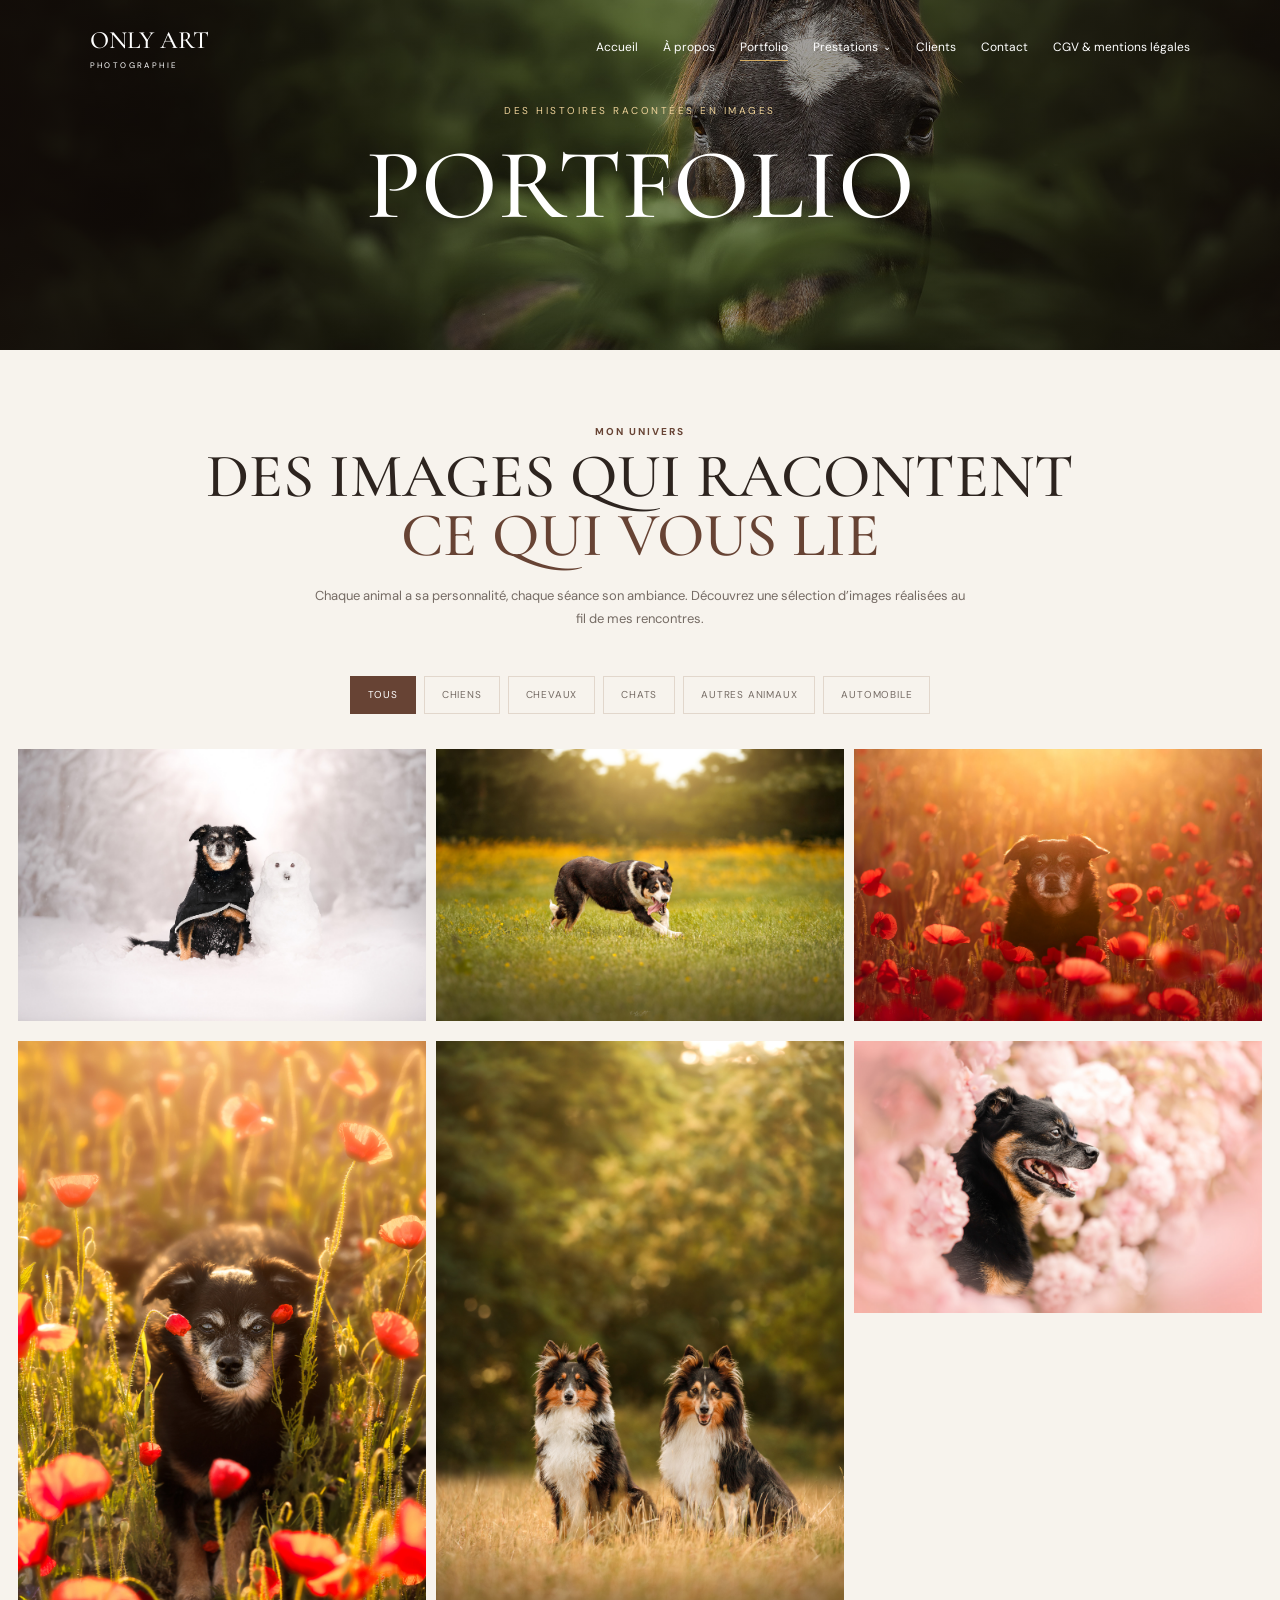
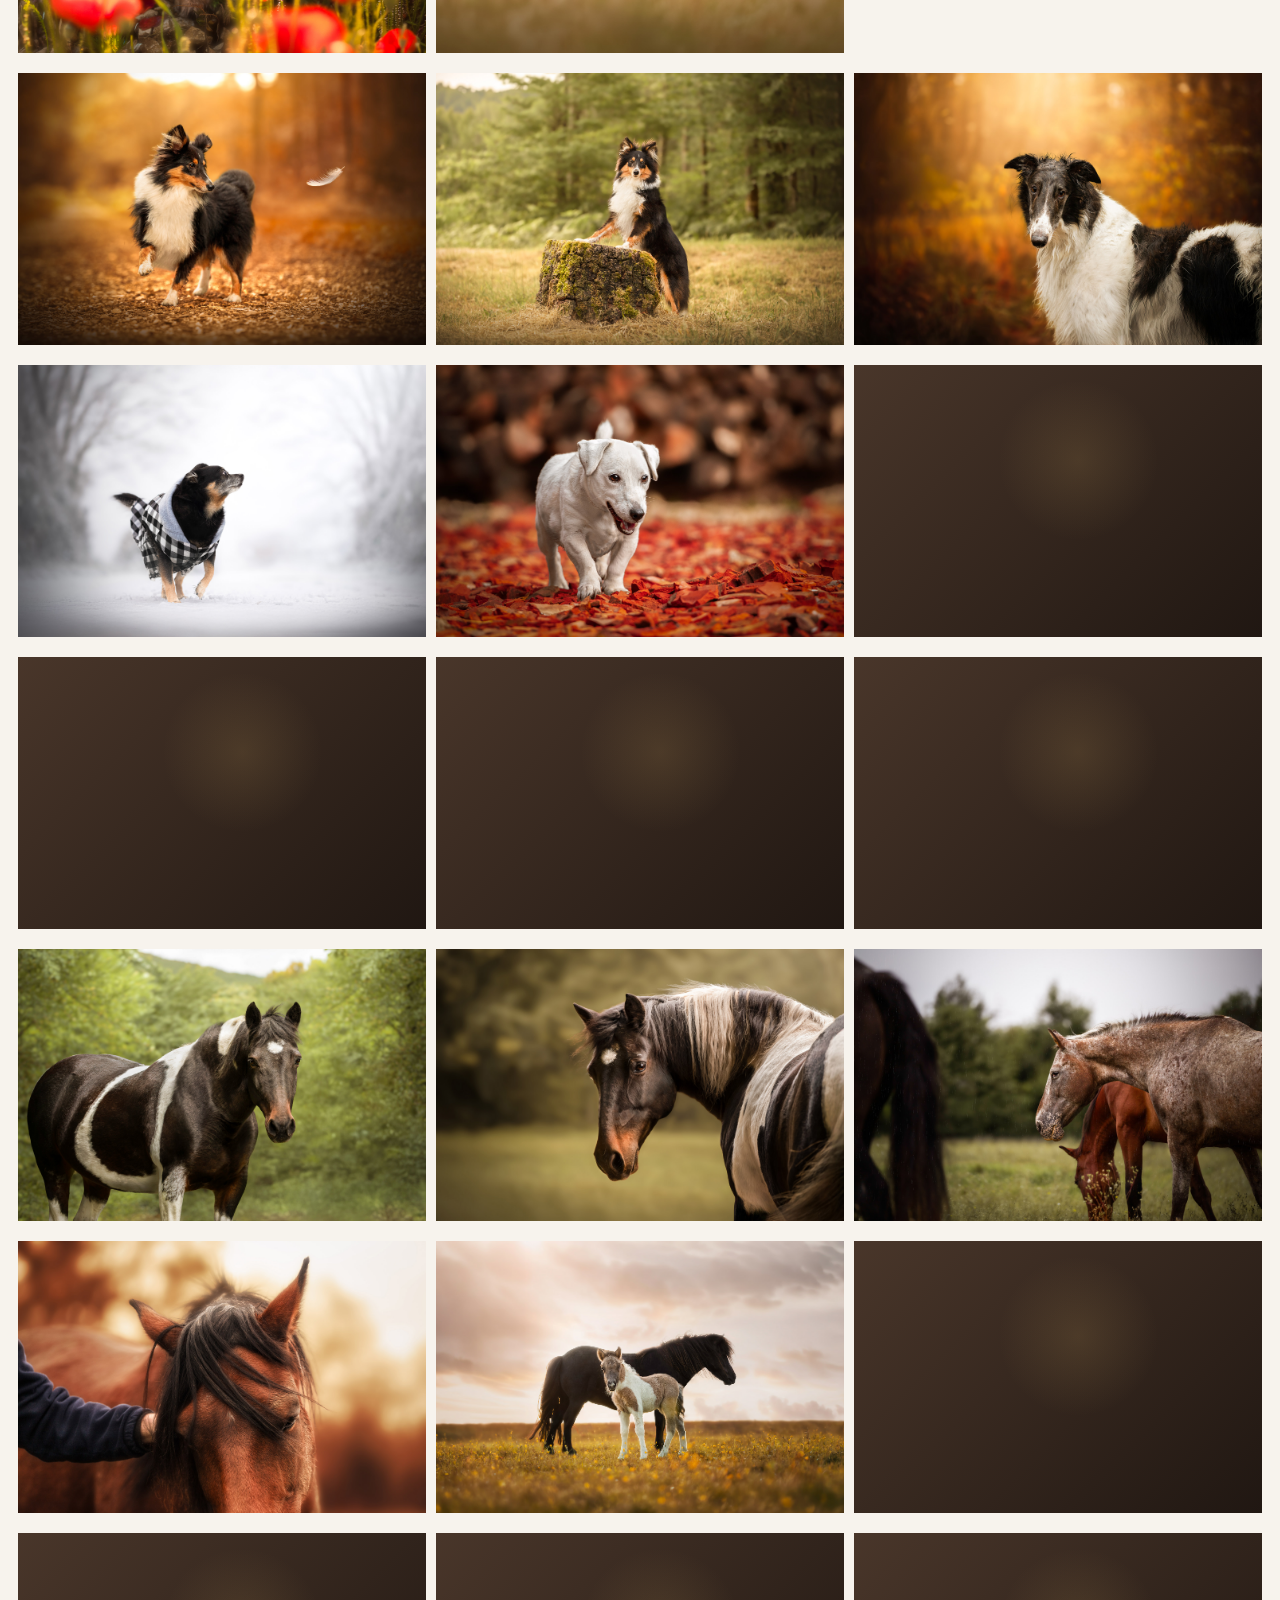
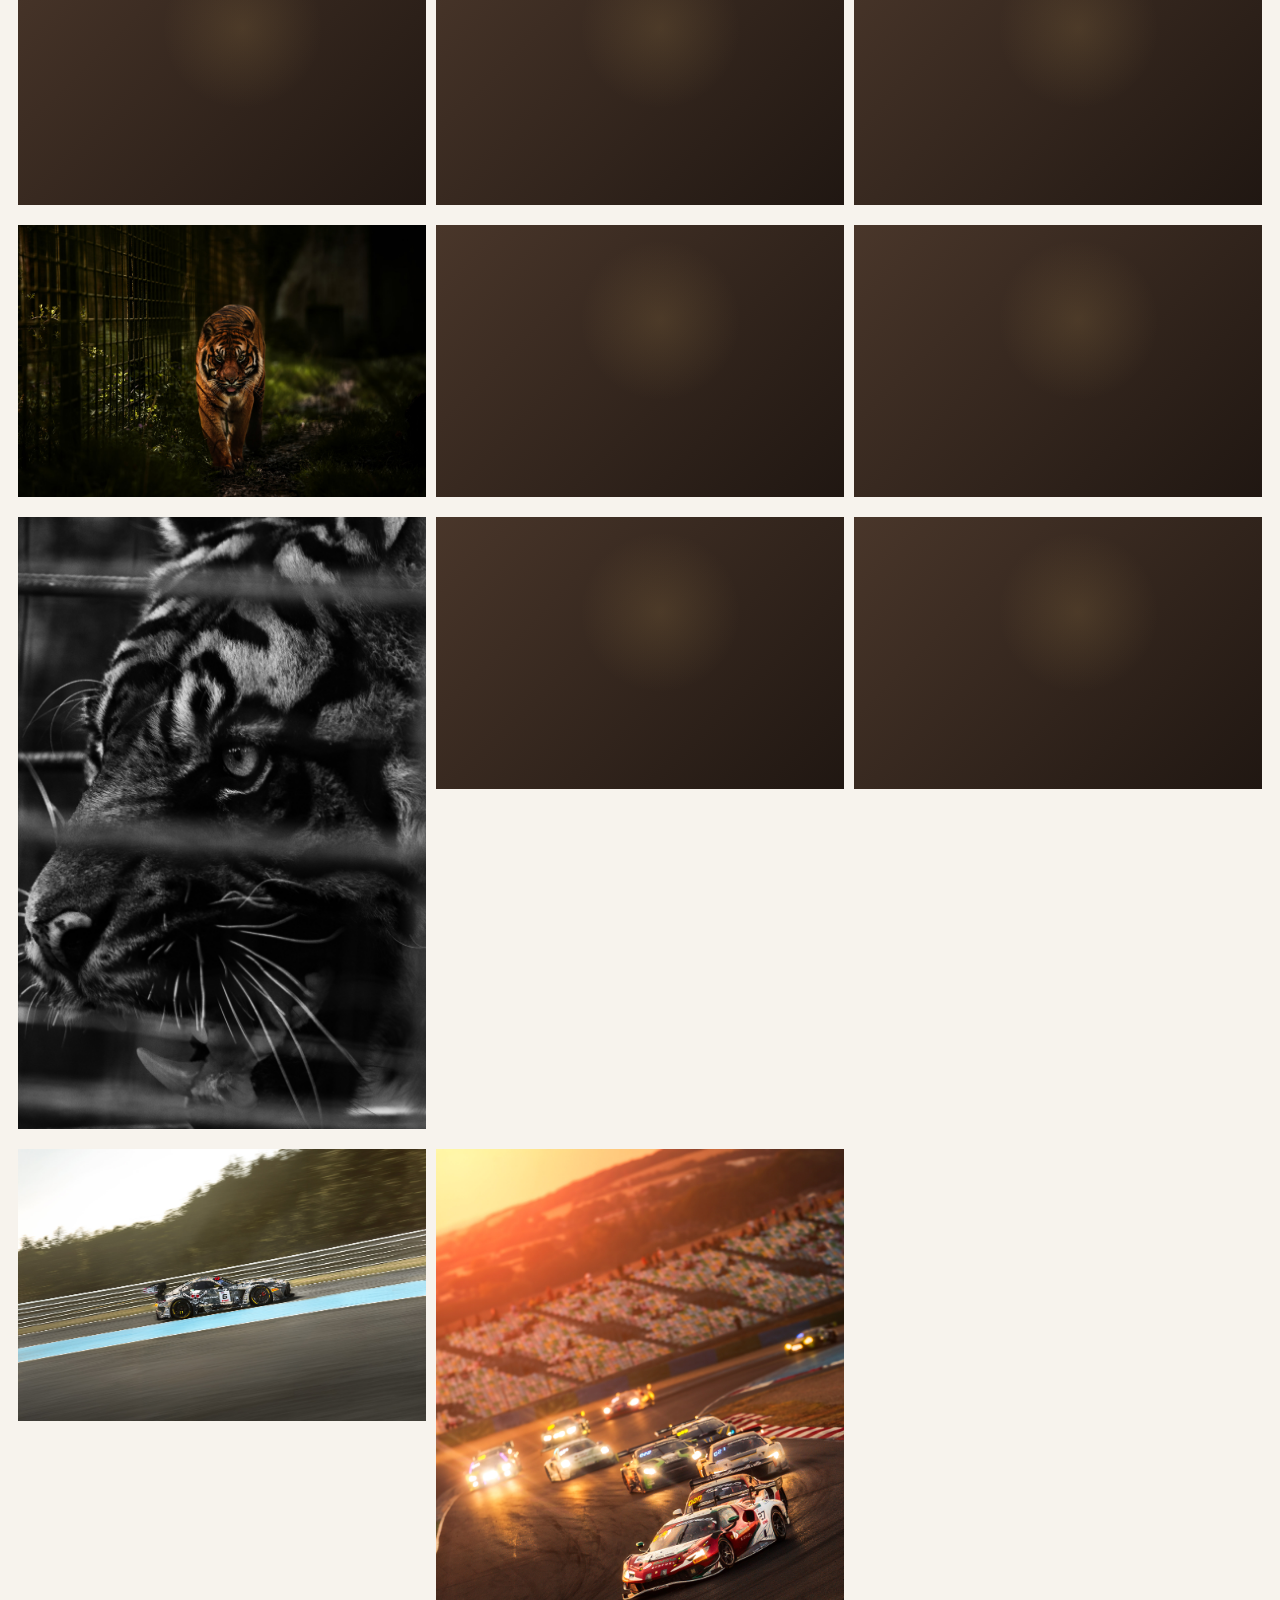
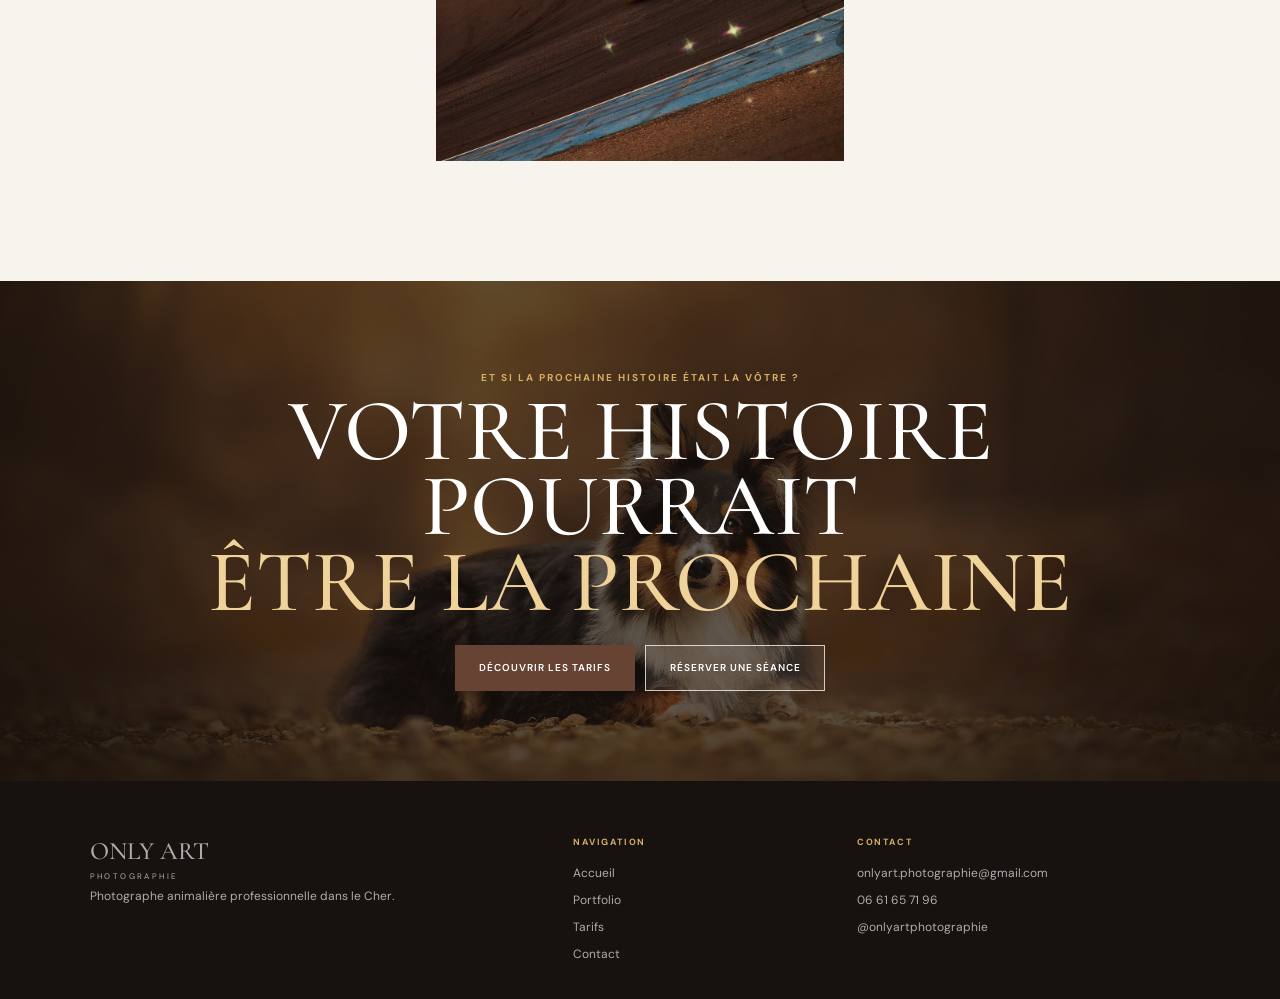
==== portfolio.html @ 24479231 "modifications" ====
<!DOCTYPE html>

<html lang="fr">
<head>
<meta charset="utf-8"/>
<meta content="width=device-width, initial-scale=1.0" name="viewport"/>
<meta content="Découvrez le portfolio de Only Art Photographie : chiens, chevaux, chats, autres animaux et photographie automobile dans le Cher." name="description"/>
<title>Portfolio photographe animalière &amp; automobile | Only Art Photographie</title>
<link href="https://fonts.googleapis.com" rel="preconnect"/>
<link crossorigin="" href="https://fonts.gstatic.com" rel="preconnect"/>
<link href="https://fonts.googleapis.com/css2?family=Cormorant+Garamond:wght@400;500;600;700&amp;family=DM+Sans:wght@400;500;600;700&amp;display=swap" rel="stylesheet"/>
<link href="portfolio.css" rel="stylesheet"/>
<meta content="index, follow, max-image-preview:large" name="robots"/><meta content="Only Art Photographie" name="author"/><meta content="#17120f" name="theme-color"/><link href="https://www.onlyartphotographie.fr/portfolio.html" rel="canonical"/><meta content="website" property="og:type"/><meta content="fr_FR" property="og:locale"/><meta content="Only Art Photographie" property="og:site_name"/><meta content="Portfolio photographe animalière &amp; automobile | Only Art Photographie" property="og:title"/><meta content="Découvrez le portfolio de Only Art Photographie : chiens, chevaux, chats, autres animaux et photographie automobile dans le Cher." property="og:description"/><meta content="https://www.onlyartphotographie.fr/portfolio.html" property="og:url"/><meta content="https://www.onlyartphotographie.fr/assets/images/banniere/banniere-portfolio.jpg" property="og:image"/><meta content="summary_large_image" name="twitter:card"/><meta content="Portfolio photographe animalière &amp; automobile | Only Art Photographie" name="twitter:title"/><meta content="Découvrez le portfolio de Only Art Photographie : chiens, chevaux, chats, autres animaux et photographie automobile dans le Cher." name="twitter:description"/><meta content="https://www.onlyartphotographie.fr/assets/images/banniere/banniere-portfolio.jpg" name="twitter:image"/><script type="application/ld+json">{"@context": "https://schema.org", "@type": "WebPage", "name": "Portfolio photographe animalière & automobile | Only Art Photographie", "description": "Découvrez le portfolio de Only Art Photographie : chiens, chevaux, chats, autres animaux et photographie automobile dans le Cher.", "url": "https://www.onlyartphotographie.fr/portfolio.html", "isPartOf": {"@type": "WebSite", "name": "Only Art Photographie", "url": "https://www.onlyartphotographie.fr/"}}</script></head>
<body>
<header class="header">
<a class="logo" href="index.html">
<strong>ONLY ART</strong>
<span>PHOTOGRAPHIE</span>
</a>
<button aria-expanded="false" aria-label="Ouvrir le menu" class="menu-toggle">
<span></span><span></span><span></span>
</button>
<nav class="navigation"><a href="index.html">Accueil</a><a href="a-propos.html">À propos</a><a class="active" href="portfolio.html">Portfolio</a><span class="nav-dropdown">
<a href="tarifs.html">Prestations <span class="nav-caret">⌄</span></a>
<span class="nav-submenu">
<a href="tarifs.html">Photographie animalière</a>
<a href="elevages.html">Éleveurs</a>
<a href="retouches.html">Retouche &amp; restauration</a>
<a href="autres-prestations.html">Automobile &amp; produit</a>
</span>
</span><a href="clients.html">Clients</a><a href="contact.html">Contact</a><a href="cgv.html">CGV &amp; mentions légales</a></nav>
</header>
<main>
<section class="page-banner">
<div class="fake-photo">
<img alt="Portfolio de photographie animalière et automobile Only Art Photographie" decoding="async" loading="eager" src="assets/images/banniere/banniere-portfolio.jpg"/>

</div>
<div class="banner-overlay"></div>
<div class="banner-content">
<p>DES HISTOIRES RACONTÉES EN IMAGES</p>
<h1>PORTFOLIO</h1>
</div>
</section>
<section class="portfolio-intro section">
<p class="section-label">MON UNIVERS</p>
<h2>
    DES IMAGES QUI RACONTENT
    <em>CE QUI VOUS LIE</em>
</h2>
<p>
    Chaque animal a sa personnalité, chaque séance son ambiance.
    Découvrez une sélection d’images réalisées au fil de mes rencontres.
  </p>
</section>
<section class="portfolio section">
<div aria-label="Filtrer le portfolio" class="filters">
<button class="filter active" data-filter="all">Tous</button>
<button class="filter" data-filter="chiens">Chiens</button>
<button class="filter" data-filter="chevaux">Chevaux</button>
<button class="filter" data-filter="chats">Chats</button>
<button class="filter" data-filter="autres">Autres animaux</button>
<button class="filter" data-filter="automobile">Automobile</button>
</div>
<div class="gallery">
<figure class="gallery-item" data-category="chiens">
<div class="fake-photo"><img alt="Chien dans la neige" decoding="async" loading="lazy" src="assets/images/portfolio/portfolio-1.jpg"/></div>
<figcaption><strong>Chien</strong><span>Portrait en extérieur</span></figcaption>
</figure>
<figure class="gallery-item" data-category="chiens">
<div class="fake-photo"><img alt="Chien en mouvement dans un champ" decoding="async" loading="lazy" src="assets/images/portfolio/portfolio-2.jpg"/></div>
<figcaption><strong>Chien</strong><span>En mouvement</span></figcaption>
</figure>
<figure class="gallery-item" data-category="chiens">
<div class="fake-photo"><img alt="Chien dans les coquelicots" decoding="async" loading="lazy" src="assets/images/portfolio/portfolio-3.jpg"/></div>
<figcaption><strong>Chien</strong><span>Lumière naturelle</span></figcaption>
</figure>
<figure class="gallery-item portrait" data-category="chiens">
<div class="fake-photo"><img alt="Portrait vertical de chien dans les coquelicots" decoding="async" loading="lazy" src="assets/images/portfolio/portfolio-4.jpg"/></div>
<figcaption><strong>Chien</strong><span>Portrait</span></figcaption>
</figure>
<figure class="gallery-item portrait" data-category="chiens">
<div class="fake-photo"><img alt="Deux chiens en extérieur" decoding="async" loading="lazy" src="assets/images/portfolio/portfolio-5.jpg"/></div>
<figcaption><strong>Chien</strong><span>Complicité</span></figcaption>
</figure>
<figure class="gallery-item" data-category="chiens">
<div class="fake-photo"><img alt="Portrait de chien dans les fleurs roses" decoding="async" loading="lazy" src="assets/images/portfolio/portfolio-6.jpg"/></div>
<figcaption><strong>Chien</strong><span>Portrait fleuri</span></figcaption>
</figure>
<figure class="gallery-item" data-category="chiens">
<div class="fake-photo"><img alt="Chien en lumière d’automne" decoding="async" loading="lazy" src="assets/images/portfolio/portfolio-9.jpg"/></div>
<figcaption><strong>Chien</strong><span>Lumière d’automne</span></figcaption>
</figure>
<figure class="gallery-item" data-category="chiens">
<div class="fake-photo"><img alt="Chien assis en forêt" decoding="async" loading="lazy" src="assets/images/portfolio/portfolio-14.jpg"/></div>
<figcaption><strong>Chien</strong><span>Portrait en forêt</span></figcaption>
</figure>
<figure class="gallery-item" data-category="chiens">
<div class="fake-photo"><img alt="Portrait de chien en automne" decoding="async" loading="lazy" src="assets/images/portfolio/portfolio-15.jpg"/></div>
<figcaption><strong>Chien</strong><span>Portrait</span></figcaption>
</figure>
<figure class="gallery-item" data-category="chiens">
<div class="fake-photo"><img alt="Chien dans un paysage hivernal" decoding="async" loading="lazy" src="assets/images/portfolio/portfolio-16.jpg"/></div>
<figcaption><strong>Chien</strong><span>Hiver</span></figcaption>
</figure>
<figure class="gallery-item" data-category="chiens">
<div class="fake-photo"><img alt="Jeune chien courant dans les feuilles" decoding="async" loading="lazy" src="assets/images/portfolio/portfolio-19.jpg"/></div>
<figcaption><strong>Chien</strong><span>Mouvement</span></figcaption>
</figure>
<figure class="gallery-item" data-category="chiens">
<div class="fake-photo"><img alt="Portrait de chien" decoding="async" loading="lazy" src="assets/images/portfolio/portfolio-20.jpg"/></div>
<figcaption><strong>Chien</strong><span>Portrait intemporel</span></figcaption>
</figure>
<figure class="gallery-item" data-category="chiens">
<div class="fake-photo"><img alt="Chien assis en forêt" decoding="async" loading="lazy" src="assets/images/portfolio/portfolio-21.jpg"/></div>
<figcaption><strong>Chien</strong><span>Nature</span></figcaption>
</figure>
<figure class="gallery-item" data-category="chiens">
<div class="fake-photo"><img alt="Chien allongé en lumière chaude" decoding="async" loading="lazy" src="assets/images/portfolio/portfolio-26.jpg"/></div>
<figcaption><strong>Chien</strong><span>Portrait</span></figcaption>
</figure>
<figure class="gallery-item" data-category="chiens">
<div class="fake-photo"><img alt="Portrait de chien en lumière douce" decoding="async" loading="lazy" src="assets/images/portfolio/portfolio-28.jpg"/></div>
<figcaption><strong>Chien</strong><span>Portrait</span></figcaption>
</figure>
<figure class="gallery-item" data-category="chevaux">
<div class="fake-photo"><img alt="Cheval pie en extérieur" decoding="async" loading="lazy" src="assets/images/portfolio/portfolio-7.jpg"/></div>
<figcaption><strong>Cheval</strong><span>Portrait</span></figcaption>
</figure>
<figure class="gallery-item" data-category="chevaux">
<div class="fake-photo"><img alt="Portrait de cheval pie" decoding="async" loading="lazy" src="assets/images/portfolio/portfolio-8.jpg"/></div>
<figcaption><strong>Cheval</strong><span>Portrait</span></figcaption>
</figure>
<figure class="gallery-item" data-category="chevaux">
<div class="fake-photo"><img alt="Chevaux au pré" decoding="async" loading="lazy" src="assets/images/portfolio/portfolio-10.jpg"/></div>
<figcaption><strong>Cheval</strong><span>Complicité</span></figcaption>
</figure>
<figure class="gallery-item" data-category="chevaux">
<div class="fake-photo"><img alt="Portrait de cheval" decoding="async" loading="lazy" src="assets/images/portfolio/portfolio-11.jpg"/></div>
<figcaption><strong>Cheval</strong><span>Détails</span></figcaption>
</figure>
<figure class="gallery-item" data-category="chevaux">
<div class="fake-photo"><img alt="Duo de chevaux au coucher du soleil" decoding="async" loading="lazy" src="assets/images/portfolio/portfolio-13.jpg"/></div>
<figcaption><strong>Cheval</strong><span>Lumière du soir</span></figcaption>
</figure>
<figure class="gallery-item" data-category="chevaux">
<div class="fake-photo"><img alt="Détail du regard d’un cheval" decoding="async" loading="lazy" src="assets/images/portfolio/portfolio-17.jpg"/></div>
<figcaption><strong>Cheval</strong><span>Détails</span></figcaption>
</figure>
<figure class="gallery-item" data-category="chevaux">
<div class="fake-photo"><img alt="Cheval dans une lumière automnale" decoding="async" loading="lazy" src="assets/images/portfolio/portfolio-18.jpg"/></div>
<figcaption><strong>Cheval</strong><span>Ambiance automnale</span></figcaption>
</figure>
<figure class="gallery-item" data-category="chats">
<div class="fake-photo"><img alt="Portrait de chat en lumière dorée" decoding="async" loading="lazy" src="assets/images/portfolio/portfolio-12.jpg"/></div>
<figcaption><strong>Chat</strong><span>Portrait</span></figcaption>
</figure>
<figure class="gallery-item" data-category="chats">
<div class="fake-photo"><img alt="Portrait de chat en lumière chaude" decoding="async" loading="lazy" src="assets/images/portfolio/portfolio-27.jpg"/></div>
<figcaption><strong>Chat</strong><span>Portrait</span></figcaption>
</figure>
<figure class="gallery-item" data-category="autres">
<div class="fake-photo"><img alt="Portrait animalier de tigre" decoding="async" loading="lazy" src="assets/images/portfolio/portfolio-autre.jpg"/></div>
<figcaption><strong>Autre animal</strong><span>Portrait artistique</span></figcaption>
</figure>
<figure class="gallery-item" data-category="autres">
<div class="fake-photo"><img alt="Loup blanc en forêt" decoding="async" loading="lazy" src="assets/images/portfolio/portfolio-autre1.jpg"/></div>
<figcaption><strong>Autre animal</strong><span>Nature</span></figcaption>
</figure>
<figure class="gallery-item" data-category="autres">
<div class="fake-photo"><img alt="Portrait de tigre" decoding="async" loading="lazy" src="assets/images/portfolio/portfolio-autre2.jpg"/></div>
<figcaption><strong>Autre animal</strong><span>Regard</span></figcaption>
</figure>
<figure class="gallery-item portrait" data-category="autres">
<div class="fake-photo"><img alt="Portrait noir et blanc d’un tigre" decoding="async" loading="lazy" src="assets/images/portfolio/portfolio-autre3.jpg"/></div>
<figcaption><strong>Autre animal</strong><span>Noir & blanc</span></figcaption>
</figure>
<figure class="gallery-item" data-category="autres">
<div class="fake-photo"><img alt="Petit panda roux dans un arbre" decoding="async" loading="lazy" src="assets/images/portfolio/portfolio-autre5.jpg"/></div>
<figcaption><strong>Autre animal</strong><span>Faune sauvage</span></figcaption>
</figure>
<figure class="gallery-item" data-category="automobile">
<div class="fake-photo"><img alt="Voitures de course sur circuit" decoding="async" loading="lazy" src="assets/images/portfolio/portfolio-voiture.jpg"/></div>
<figcaption><strong>Automobile</strong><span>Sport automobile</span></figcaption>
</figure>
<figure class="gallery-item" data-category="automobile">
<div class="fake-photo"><img alt="Voiture de course en mouvement" decoding="async" loading="lazy" src="assets/images/portfolio/portfolio-voiture1.jpg"/></div>
<figcaption><strong>Automobile</strong><span>Mouvement</span></figcaption>
</figure>
<figure class="gallery-item portrait" data-category="automobile">
<div class="fake-photo"><img alt="Course automobile vue en hauteur" decoding="async" loading="lazy" src="assets/images/portfolio/portfolio-voiture2.jpg"/></div>
<figcaption><strong>Automobile</strong><span>Circuit</span></figcaption>
</figure>
</div>
</section>
<section class="portfolio-cta">
<div class="cta-photo fake-photo">
<img alt="Votre prochaine séance photo avec Only Art Photographie" decoding="async" loading="lazy" src="assets/images/contact-bas-de-page/image-contact-portfolio.jpg"/>

</div>
<div class="cta-overlay"></div>
<div class="cta-content">
<p class="section-label">ET SI LA PROCHAINE HISTOIRE ÉTAIT LA VÔTRE ?</p>
<h2>
      VOTRE HISTOIRE POURRAIT
      <em>ÊTRE LA PROCHAINE</em>
</h2>
<div class="cta-buttons">
<a class="button" href="tarifs.html">Découvrir les tarifs</a>
<a class="button button-light" href="contact.html">Réserver une séance</a>
</div>
</div>
</section>
</main>
<footer>
<div>
<a class="logo" href="index.html">
<strong>ONLY ART</strong>
<span>PHOTOGRAPHIE</span>
</a>
<p>Photographe animalière professionnelle dans le Cher.</p>
</div>
<div>
<h4>NAVIGATION</h4>
<a href="index.html">Accueil</a>
<a href="portfolio.html">Portfolio</a>
<a href="tarifs.html">Tarifs</a>
<a href="contact.html">Contact</a>
</div>
<div>
<h4>CONTACT</h4>
<a href="mailto:onlyart.photographie@gmail.com">onlyart.photographie@gmail.com</a>
<a href="tel:+33661657196">06 61 65 71 96</a>
<a href="https://www.instagram.com/onlyartphotographie/" rel="noopener" target="_blank">@onlyartphotographie</a>
</div>
</footer>
<!-- LIGHTBOX -->
<div aria-hidden="true" class="lightbox">
<button aria-label="Fermer" class="lightbox-close">×</button>
<button aria-label="Photo précédente" class="lightbox-arrow lightbox-prev">‹</button>
<div class="lightbox-content">
<div class="lightbox-photo">
<img alt="" src=""/>
</div>
<div class="lightbox-caption">
<strong></strong>
<span></span>
</div>
</div>
<button aria-label="Photo suivante" class="lightbox-arrow lightbox-next">›</button>
</div>
<button aria-label="Retour en haut" class="back-top">↑</button>
<script src="portfolio.js"></script>
</body>
</html>
---- portfolio.css ----
* {
  box-sizing: border-box;
  margin: 0;
  padding: 0;
}

:root {
  --dark: #17120f;
  --brown: #674334;
  --gold: #d5ad63;
  --cream: #eee7dc;
  --background: #f7f3ed;
  --white: #ffffff;
  --text: #2d241f;
  --muted: #756b64;
  --line: #e2d7cc;

  --serif: "Cormorant Garamond", Georgia, serif;
  --sans: "DM Sans", Arial, sans-serif;
}

html {
  scroll-behavior: smooth;
  scroll-padding-top: 80px;
}

body {
  background: var(--background);
  color: var(--text);
  font-family: var(--sans);
  overflow-x: hidden;
}

body.lightbox-open,
body.menu-open {
  overflow: hidden;
}

a {
  color: inherit;
  text-decoration: none;
}

button {
  font: inherit;
}

/* HEADER */
.header {
  position: absolute;
  z-index: 50;
  top: 0;
  left: 0;
  right: 0;

  padding: 25px 7%;

  display: flex;
  align-items: center;
  justify-content: space-between;

  color: white;
}

.logo {
  display: flex;
  flex-direction: column;
  line-height: .8;
}

.logo strong {
  font: 500 25px var(--serif);
}

.logo span {
  margin-top: 7px;
  font-size: 8px;
  letter-spacing: .3em;
}

.navigation {
  display: flex;
  align-items: center;
  gap: 25px;
}

.navigation a {
  position: relative;
  font-size: 12px;
}

.navigation a::after {
  content: "";
  position: absolute;
  left: 0;
  right: 100%;
  bottom: -6px;

  height: 1px;

  background: var(--gold);
  transition: .3s;
}

.navigation a:hover::after,
.navigation a.active::after {
  right: 0;
}

.menu-toggle {
  display: none;
  width: 40px;
  height: 40px;
  border: 0;
  background: transparent;
}

.menu-toggle span {
  display: block;
  width: 25px;
  height: 1px;
  margin: 6px auto;
  background: white;
}

/* PLACEHOLDERS */
.fake-photo {
  position: relative;
  overflow: hidden;

  background:
    radial-gradient(circle at 55% 35%, rgba(213,173,99,.14), transparent 28%),
    linear-gradient(135deg, #49362a, #201712);
}

.fake-photo img {
  width: 100%;
  height: 100%;
  display: block;
  object-fit: cover;
  opacity: 0;
}

.fake-photo > span {
  position: absolute;
  inset: 0;

  display: grid;
  place-items: center;

  color: rgba(255,255,255,.45);

  font: 22px var(--serif);
}

/* BANNIÈRE */
.page-banner {
  position: relative;
  height: 350px;

  display: flex;
  align-items: center;
  justify-content: center;

  overflow: hidden;
  color: white;
}

.page-banner > .fake-photo {
  position: absolute;
  inset: 0;
}

.banner-overlay {
  position: absolute;
  inset: 0;

  background:
    linear-gradient(
      90deg,
      rgba(20,13,9,.82),
      rgba(20,13,9,.28),
      rgba(20,13,9,.72)
    );
}

.banner-content {
  position: relative;
  z-index: 2;
  text-align: center;
}

.banner-content p {
  margin-bottom: 8px;

  color: #efd39a;

  font-size: 10px;
  letter-spacing: .25em;
}

.banner-content h1 {
  font: 500 clamp(65px, 8vw, 100px) var(--serif);
}

/* INTRO */
.section {
  padding-left: 7%;
  padding-right: 7%;
}

.section-label {
  margin-bottom: 10px;

  color: var(--brown);

  font-size: 10px;
  font-weight: 700;
  letter-spacing: .2em;
}

.portfolio-intro {
  max-width: 950px;
  margin: auto;

  padding-top: 75px;
  padding-bottom: 45px;

  text-align: center;
}

.portfolio-intro h2 {
  margin-bottom: 18px;

  font: 500 clamp(42px, 5vw, 62px)/.95 var(--serif);
}

.portfolio-intro h2 em {
  display: block;
  color: var(--brown);
  font-style: normal;
}

.portfolio-intro > p:last-child {
  max-width: 650px;
  margin: auto;

  color: var(--muted);

  font-size: 13px;
  line-height: 1.8;
}

/* FILTERS */
.portfolio {
  padding-bottom: 110px;
}

.filters {
  max-width: 1000px;
  margin: 0 auto 35px;

  display: flex;
  justify-content: center;
  flex-wrap: wrap;

  gap: 8px;
}

.filter {
  min-height: 38px;
  padding: 0 17px;

  border: 1px solid var(--line);

  background: transparent;
  color: var(--muted);

  font-size: 10px;
  letter-spacing: .08em;
  text-transform: uppercase;

  cursor: pointer;

  transition: .3s;
}

.filter:hover,
.filter.active {
  border-color: var(--brown);
  background: var(--brown);
  color: white;
}

/* GALERIE */
.gallery {
  max-width: 1350px;
  margin: auto;

  display: grid;
  grid-template-columns: repeat(3, minmax(0, 1fr));
  grid-auto-rows: 260px;

  gap: 14px;
}

.gallery-item {
  position: relative;
  overflow: hidden;
  cursor: pointer;

  transition: opacity .3s, transform .35s;
}

.gallery-item.hidden {
  display: none;
}

.gallery-item.tall {
  grid-row: span 2;
}

.gallery-item.wide {
  grid-column: span 2;
}

.gallery-item .fake-photo {
  position: absolute;
  inset: 0;
}

.gallery-item figcaption {
  position: absolute;
  z-index: 2;
  inset: auto 0 0 0;

  padding: 40px 18px 17px;

  display: flex;
  flex-direction: column;

  color: white;

  background:
    linear-gradient(
      to top,
      rgba(15,10,7,.82),
      transparent
    );

  opacity: 0;
  transform: translateY(8px);

  transition: .35s;
}

.gallery-item figcaption strong {
  font: 500 23px var(--serif);
}

.gallery-item figcaption span {
  margin-top: 2px;

  font-size: 9px;
  letter-spacing: .12em;
  text-transform: uppercase;

  color: rgba(255,255,255,.72);
}

.gallery-item:hover {
  transform: translateY(-3px);
}

.gallery-item:hover figcaption {
  opacity: 1;
  transform: translateY(0);
}

/* CTA */
.portfolio-cta {
  position: relative;
  min-height: 500px;

  display: grid;
  place-items: center;

  overflow: hidden;
  color: white;
}

.cta-photo {
  position: absolute;
  inset: 0;
}

.cta-overlay {
  position: absolute;
  inset: 0;

  background: rgba(23,18,15,.68);
}

.cta-content {
  position: relative;
  z-index: 2;

  width: min(900px, 90%);

  text-align: center;
}

.cta-content .section-label {
  color: var(--gold);
}

.cta-content h2 {
  margin-bottom: 24px;

  font: 500 clamp(50px, 7vw, 88px)/.86 var(--serif);
}

.cta-content h2 em {
  display: block;

  color: #efd39a;
  font-style: normal;
}

.cta-buttons {
  display: flex;
  justify-content: center;
  flex-wrap: wrap;

  gap: 10px;
}

.button {
  min-width: 180px;
  min-height: 46px;
  padding: 0 22px;

  display: inline-flex;
  align-items: center;
  justify-content: center;

  background: var(--brown);
  color: white;

  font-size: 10px;
  font-weight: 600;
  letter-spacing: .1em;
  text-transform: uppercase;

  transition: .3s;
}

.button:hover {
  background: var(--dark);
}

.button-light {
  border: 1px solid rgba(255,255,255,.75);
  background: rgba(255,255,255,.08);
}

.button-light:hover {
  background: white;
  color: var(--brown);
}

/* FOOTER */
footer {
  padding: 55px 7% 35px;

  display: grid;
  grid-template-columns: 1.3fr .7fr 1fr;

  gap: 50px;

  background: var(--dark);
  color: white;
}

footer > div {
  display: flex;
  flex-direction: column;
  gap: 8px;
}

footer h4 {
  margin-bottom: 8px;

  color: var(--gold);

  font-size: 9px;
  letter-spacing: .2em;
}

footer p,
footer a {
  color: rgba(255,255,255,.65);

  font-size: 12px;
  line-height: 1.6;
}

footer a:hover {
  color: white;
}

/* LIGHTBOX */
.lightbox {
  position: fixed;
  z-index: 500;
  inset: 0;

  padding: 30px;

  display: none;
  align-items: center;
  justify-content: center;

  background: rgba(11,8,6,.95);
}

.lightbox.open {
  display: flex;
}

.lightbox-content {
  width: min(1000px, 82vw);
  max-height: 88vh;

  display: flex;
  flex-direction: column;
  align-items: center;
}

.lightbox-photo {
  width: 100%;
  min-height: 65vh;

  display: grid;
  place-items: center;
}

.lightbox-photo img {
  max-width: 100%;
  max-height: 75vh;

  object-fit: contain;
}

.lightbox-caption {
  margin-top: 14px;

  display: flex;
  flex-direction: column;

  text-align: center;
  color: white;
}

.lightbox-caption strong {
  font: 500 24px var(--serif);
}

.lightbox-caption span {
  margin-top: 2px;

  color: rgba(255,255,255,.6);

  font-size: 9px;
  letter-spacing: .1em;
  text-transform: uppercase;
}

.lightbox-close {
  position: absolute;
  top: 20px;
  right: 25px;

  width: 45px;
  height: 45px;

  border: 0;
  background: transparent;

  color: white;

  font-size: 35px;

  cursor: pointer;
}

.lightbox-arrow {
  position: absolute;
  top: 50%;
  transform: translateY(-50%);

  width: 48px;
  height: 48px;

  border: 1px solid rgba(255,255,255,.3);
  border-radius: 50%;

  background: rgba(255,255,255,.05);

  color: white;

  font: 32px var(--serif);
  cursor: pointer;
}

.lightbox-prev {
  left: 25px;
}

.lightbox-next {
  right: 25px;
}

.back-top {
  position: fixed;
  z-index: 200;
  right: 20px;
  bottom: 20px;

  width: 43px;
  height: 43px;

  border: 0;
  border-radius: 50%;

  background: var(--dark);
  color: white;

  cursor: pointer;

  opacity: 0;
  visibility: hidden;

  transition: .3s;
}

.back-top.visible {
  opacity: 1;
  visibility: visible;
}

/* TABLETTE */
@media (max-width: 1000px) {
  .navigation {
    gap: 14px;
  }

  .navigation a {
    font-size: 10px;
  }

  .gallery {
    grid-template-columns: repeat(2, minmax(0, 1fr));
  }

  .gallery-item.wide {
    grid-column: span 2;
  }
}

/* MOBILE */
@media (max-width: 800px) {
  .header {
    padding: 20px;
  }

  .menu-toggle {
    display: block;
    position: relative;
    z-index: 100;
  }

  .navigation {
    position: fixed;
    z-index: 90;
    inset: 0;

    flex-direction: column;
    justify-content: center;

    gap: 18px;

    background: rgba(23,18,15,.98);

    transform: translateX(100%);
    transition: .4s;
  }

  .navigation.open {
    transform: none;
  }

  .navigation a {
    font: 28px var(--serif);
  }

  .portfolio-intro h2 em {
    display: inline;
  }

  .gallery {
    grid-auto-rows: 230px;
  }

  .gallery-item figcaption {
    opacity: 1;
    transform: none;
  }
}

/* PETIT MOBILE */
@media (max-width: 560px) {
  .page-banner {
    height: 300px;
  }

  .section {
    padding-left: 18px;
    padding-right: 18px;
  }

  .portfolio-intro {
    padding-top: 60px;
    padding-bottom: 35px;
  }

  .portfolio-intro h2 {
    font-size: 39px;
  }

  .filters {
    justify-content: flex-start;
    overflow-x: auto;
    flex-wrap: nowrap;

    padding-bottom: 7px;

    scrollbar-width: none;
  }

  .filters::-webkit-scrollbar {
    display: none;
  }

  .filter {
    flex: 0 0 auto;
  }

  .portfolio {
    padding-bottom: 75px;
  }

  .gallery {
    grid-template-columns: 1fr;
    grid-auto-rows: 300px;
    gap: 10px;
  }

  .gallery-item.wide,
  .gallery-item.tall {
    grid-column: auto;
    grid-row: auto;
  }

  .portfolio-cta {
    min-height: 440px;
  }

  .cta-content h2 {
    font-size: 48px;
  }

  .cta-buttons {
    flex-direction: column;
    align-items: center;
  }

  .button {
    width: min(100%, 260px);
  }

  .lightbox {
    padding: 15px;
  }

  .lightbox-content {
    width: 100%;
  }

  .lightbox-photo {
    min-height: 60vh;
  }

  .lightbox-arrow {
    width: 38px;
    height: 38px;
    font-size: 25px;
  }

  .lightbox-prev {
    left: 8px;
  }

  .lightbox-next {
    right: 8px;
  }

  footer {
    grid-template-columns: 1fr;
    padding: 45px 20px;
  }
}

@media (prefers-reduced-motion: reduce) {
  * {
    animation-duration: .01ms !important;
    transition-duration: .01ms !important;
  }
}

/* Portfolio V2 : galerie plus généreuse */
.gallery{
  grid-auto-rows: 310px;
}
.gallery-item.wide{
  min-height: 380px;
}
.gallery-item.wide.landscape-large{
  min-height: 420px;
}
@media(max-width:1000px){
  .gallery{grid-auto-rows:290px}
  .gallery-item.wide,
  .gallery-item.wide.landscape-large{min-height:370px}
}
@media(max-width:560px){
  .gallery{grid-auto-rows:330px}
  .gallery-item.wide,
  .gallery-item.wide.landscape-large{min-height:330px}
}

/* =========================================================
   PORTFOLIO V3 — grille large inspirée de la galerie actuelle
   ========================================================= */

/* On abandonne le masonry : toutes les images ont une vraie
   grande surface, comme sur la galerie de référence. */
.portfolio{
  padding-left: 18px;
  padding-right: 18px;
}

.gallery{
  width: 100%;
  max-width: none;
  margin: 0 auto;

  display: grid;
  grid-template-columns: repeat(3, minmax(0, 1fr));
  grid-auto-rows: auto;

  gap: 10px;
}

/* Tous les formats reprennent une vraie proportion photo paysage.
   Les anciennes classes wide/tall restent dans le HTML mais ne
   changent plus la disposition : plus de trous ni de bandes fines. */
.gallery-item,
.gallery-item.wide,
.gallery-item.tall,
.gallery-item.wide.landscape-large{
  grid-column: auto !important;
  grid-row: auto !important;

  width: 100%;
  min-height: 0 !important;
  aspect-ratio: 3 / 2;

  overflow: hidden;
}

/* L'image remplit réellement toute la case */
.gallery-item .fake-photo{
  position: absolute;
  inset: 0;
  width: 100%;
  height: 100%;
}

/* Légende plus discrète, pour laisser la photo dominer */
.gallery-item figcaption{
  padding: 55px 20px 18px;
}

.gallery-item figcaption strong{
  font-size: 25px;
}

/* Grand écran : on garde trois vraies grandes colonnes */
@media (min-width: 1500px){
  .portfolio{
    padding-left: 24px;
    padding-right: 24px;
  }

  .gallery{
    gap: 12px;
  }
}

/* Tablette : deux colonnes généreuses */
@media (max-width: 1050px){
  .gallery{
    grid-template-columns: repeat(2, minmax(0, 1fr));
    gap: 10px;
  }

  .gallery-item,
  .gallery-item.wide,
  .gallery-item.tall,
  .gallery-item.wide.landscape-large{
    aspect-ratio: 3 / 2;
  }
}

/* Mobile : une seule grande photo par ligne */
@media (max-width: 620px){
  .portfolio{
    padding-left: 10px;
    padding-right: 10px;
  }

  .gallery{
    grid-template-columns: 1fr;
    gap: 10px;
  }

  .gallery-item,
  .gallery-item.wide,
  .gallery-item.tall,
  .gallery-item.wide.landscape-large{
    aspect-ratio: 3 / 2;
  }
}

/* Titre Portfolio : exactement 2 lignes sur ordinateur */
.portfolio-intro h2{
  max-width: none !important;
  width: 100% !important;
}

.portfolio-intro h2 em{
  display: block !important;
  white-space: nowrap !important;
}

.portfolio-intro h2{
  white-space: nowrap !important;
}

/* Sur petit mobile seulement, réduction de taille pour conserver 2 lignes */
@media(max-width:560px){
  .portfolio-intro h2{
    font-size: clamp(27px, 8vw, 39px) !important;
    white-space: nowrap !important;
  }

  .portfolio-intro h2 em{
    display:block !important;
    white-space:nowrap !important;
  }
}

/* V6 — centrage réel du titre Portfolio sur ses 2 lignes */
.portfolio-intro{
  width: 100% !important;
  max-width: none !important;
  margin-left: auto !important;
  margin-right: auto !important;
  text-align: center !important;
}

.portfolio-intro h2{
  width: 100% !important;
  max-width: none !important;
  margin-left: auto !important;
  margin-right: auto !important;
  text-align: center !important;
  white-space: normal !important;
}

.portfolio-intro h2 em{
  display: block !important;
  width: 100% !important;
  text-align: center !important;
  white-space: nowrap !important;
}

.portfolio-intro h2{
  display: flex !important;
  flex-direction: column !important;
  align-items: center !important;
  justify-content: center !important;
}

.portfolio-intro h2::first-line{
  text-align: center;
}

@media(max-width:560px){
  .portfolio-intro h2{
    font-size: clamp(25px, 7.5vw, 36px) !important;
    text-align: center !important;
  }
  .portfolio-intro h2 em{
    text-align: center !important;
  }
}

/* === Final integration overrides === */
img{max-width:100%;height:auto}.photo img,.fake-photo img,.restore-photo img,.ba-image img{opacity:1!important}.photo>span,.fake-photo>span,.restore-photo>span,.ba-image>span{display:none!important}a:focus-visible,button:focus-visible,input:focus-visible,select:focus-visible,textarea:focus-visible{outline:2px solid #d5ad63;outline-offset:3px}@media(max-width:560px){h1,h2,h3{overflow-wrap:normal;word-break:normal}.navigation,.header nav,.main-nav{max-width:100vw}.section,.wrap{max-width:100%}}


/* Navigation prestations */
.nav-dropdown{position:relative;display:inline-flex;align-items:center}
.nav-dropdown>a{display:inline-flex;align-items:center;gap:5px}
.nav-caret{font-size:.82em;transition:transform .25s ease}
.nav-submenu{
  position:absolute;z-index:120;top:calc(100% + 12px);left:50%;
  min-width:220px;padding:10px;background:#17120ff2;
  border:1px solid rgba(213,173,99,.28);box-shadow:0 16px 35px rgba(0,0,0,.18);
  display:flex;flex-direction:column;gap:2px;
  opacity:0;visibility:hidden;pointer-events:none;
  transform:translate(-50%,8px);transition:.22s ease
}
.nav-submenu a{
  padding:9px 11px!important;color:#fff!important;font-size:11px!important;
  font-family:var(--sans,Arial,sans-serif)!important;white-space:nowrap
}
.nav-submenu a:after{display:none!important}
.nav-submenu a:hover{background:rgba(255,255,255,.07);color:#efd39a!important}
.nav-dropdown:hover .nav-submenu,.nav-dropdown:focus-within .nav-submenu{
  opacity:1;visibility:visible;pointer-events:auto;transform:translate(-50%,0)
}
.nav-dropdown:hover .nav-caret{transform:rotate(180deg)}
@media(max-width:850px){
  .nav-dropdown{display:flex;flex-direction:column;align-items:center;width:100%}
  .nav-submenu{
    position:static;min-width:0;width:100%;padding:3px 0 0;background:transparent;border:0;
    box-shadow:none;opacity:1;visibility:visible;pointer-events:auto;transform:none;
    align-items:center;gap:0
  }
  .nav-submenu a{font-size:15px!important;padding:3px 8px!important;opacity:.72}
  .nav-caret{display:none}
}


.page-banner .fake-photo img{object-position:center 64%!important}
.portfolio-cta .cta-photo img{object-position:center 64%!important}

/* Galerie finale : grands formats et respect des orientations */
.gallery{
  display:columns!important;
  columns:3;
  column-gap:10px;
  max-width:none!important;
  width:100%;
}
.gallery-item,.gallery-item.wide,.gallery-item.tall,.gallery-item.wide.landscape-large{
  display:block!important;
  width:100%!important;
  aspect-ratio:3 / 2!important;
  min-height:0!important;
  margin:0 0 10px!important;
  break-inside:avoid;
  overflow:hidden;
}
.gallery-item.portrait{aspect-ratio:2 / 3!important}
.gallery-item .fake-photo{position:absolute;inset:0;width:100%;height:100%}
.gallery-item .fake-photo img{width:100%;height:100%;object-fit:cover}
@media(max-width:1050px){.gallery{columns:2!important}}
@media(max-width:620px){.gallery{columns:1!important}.gallery-item{margin-bottom:10px!important}}


/* ===== Correctif menu déroulant Prestations =====
   Supprime l'espace entre "Prestations" et le sous-menu afin que
   le curseur puisse passer de l'un à l'autre sans fermer le menu. */
@media(min-width:851px){
  .nav-dropdown{
    padding-bottom:12px;
    margin-bottom:-12px;
  }

  .nav-submenu{
    top:100% !important;
    margin-top:0 !important;
    transform:translate(-50%,0) !important;
  }

  .nav-dropdown:hover .nav-submenu,
  .nav-dropdown:focus-within .nav-submenu{
    opacity:1;
    visibility:visible;
    pointer-events:auto;
    transform:translate(-50%,0) !important;
  }
}



/* =========================================================
   V5 — MENU MOBILE : sous-menu Prestations lisible
   ========================================================= */
@media(max-width:850px){
  .header nav,.navigation{
    overflow-y:auto!important;
    padding-top:70px!important;
    padding-bottom:45px!important
  }
  .nav-dropdown{
    width:100%!important;display:flex!important;flex-direction:column!important;
    align-items:center!important;padding:0!important;margin:0!important
  }
  .nav-dropdown>a{opacity:1!important}
  .nav-submenu{
    position:static!important;width:min(88%,330px)!important;min-width:0!important;
    margin:8px auto 4px!important;padding:10px 12px!important;
    display:flex!important;flex-direction:column!important;align-items:center!important;gap:4px!important;
    background:rgba(255,255,255,.08)!important;
    border-top:1px solid rgba(255,255,255,.18)!important;
    border-bottom:1px solid rgba(255,255,255,.18)!important;
    border-left:0!important;border-right:0!important;box-shadow:none!important;
    opacity:1!important;visibility:visible!important;pointer-events:auto!important;transform:none!important
  }
  .nav-submenu a{
    display:block!important;width:100%!important;padding:7px 6px!important;text-align:center!important;
    font-size:14px!important;line-height:1.25!important;font-family:var(--sans,Arial,sans-serif)!important;
    color:#f4eadf!important;opacity:1!important;white-space:normal!important
  }
  .nav-submenu a:hover,.nav-submenu a:focus{
    background:rgba(255,255,255,.07)!important;color:#fff!important
  }
  .nav-caret{display:none!important}
}

/* Pages à menu clair sur mobile */
@media(max-width:850px){
  body.menu-light .header nav .nav-submenu{
    background:rgba(103,67,52,.08)!important;
    border-color:rgba(103,67,52,.18)!important
  }
  body.menu-light .header nav .nav-submenu a{
    color:#674334!important
  }
}

/* V5 — Portfolio sans textes sur les images */
.gallery-item figcaption{display:none!important}
.gallery-item:hover figcaption{display:none!important}


/* =========================================================
   V6 — CORRECTIF FILTRES PORTFOLIO
   Les règles de la grille utilisaient display:block!important,
   ce qui empêchait .hidden de masquer les autres catégories.
   ========================================================= */
.gallery-item.hidden{
  display:none !important;
}



/* =========================================================
   V7 — MENU MOBILE : sous-menu Prestations toujours lisible
   Corrige notamment À propos, CGV et Tarifs.
   ========================================================= */
@media(max-width:850px){

  .header nav,
  .navigation{
    overflow-y:auto !important;
    padding-top:72px !important;
    padding-bottom:48px !important;
  }

  .nav-dropdown{
    width:100% !important;
    display:flex !important;
    flex-direction:column !important;
    align-items:center !important;
    padding:0 !important;
    margin:0 !important;
  }

  .nav-dropdown > a{
    opacity:1 !important;
    color:inherit !important;
  }

  .nav-submenu{
    position:static !important;
    width:min(88%, 330px) !important;
    min-width:0 !important;
    margin:8px auto 4px !important;
    padding:10px 12px !important;

    display:flex !important;
    flex-direction:column !important;
    align-items:center !important;
    gap:4px !important;

    background:rgba(103,67,52,.10) !important;
    border-top:1px solid rgba(103,67,52,.22) !important;
    border-bottom:1px solid rgba(103,67,52,.22) !important;
    border-left:0 !important;
    border-right:0 !important;
    box-shadow:none !important;

    opacity:1 !important;
    visibility:visible !important;
    pointer-events:auto !important;
    transform:none !important;
  }

  .nav-submenu a{
    display:block !important;
    width:100% !important;
    padding:7px 6px !important;
    text-align:center !important;

    font-size:14px !important;
    line-height:1.3 !important;
    font-family:var(--sans, Arial, sans-serif) !important;

    color:#674334 !important;
    opacity:1 !important;
    white-space:normal !important;
  }

  .nav-submenu a:hover,
  .nav-submenu a:focus{
    background:rgba(103,67,52,.08) !important;
    color:#17120f !important;
  }

  .nav-caret{
    display:none !important;
  }
}

/* Si le menu mobile de la page est sombre, on garde un contraste fort */
@media(max-width:850px){
  .header nav[style*="background:#17120f"],
  .navigation[style*="background:#17120f"]{
    color:#fff;
  }

  .header nav[style*="background:#17120f"] .nav-submenu,
  .navigation[style*="background:#17120f"] .nav-submenu{
    background:rgba(255,255,255,.08) !important;
    border-color:rgba(255,255,255,.16) !important;
  }

  .header nav[style*="background:#17120f"] .nav-submenu a,
  .navigation[style*="background:#17120f"] .nav-submenu a{
    color:#f6ede4 !important;
  }
}



/* =========================================================
   V8 — MENU MOBILE REFAIT PROPREMENT
   Fond totalement opaque + sous-menu Prestations lisible
   ========================================================= */
@media(max-width:850px){

  body.menu-open{
    overflow:hidden !important;
  }

  .header nav,
  .navigation{
    position:fixed !important;
    inset:0 !important;
    z-index:9999 !important;

    display:flex !important;
    flex-direction:column !important;
    align-items:center !important;
    justify-content:flex-start !important;

    gap:14px !important;
    padding:95px 24px 45px !important;

    background:#17120f !important;
    color:#ffffff !important;

    overflow-y:auto !important;
    overscroll-behavior:contain !important;

    transform:translateX(100%);
    transition:transform .35s ease !important;
  }

  .header nav.open,
  .navigation.open{
    transform:translateX(0) !important;
  }

  .header nav > a,
  .navigation > a,
  .nav-dropdown > a{
    color:#fff !important;
    font:500 30px/1.1 var(--serif, Georgia, serif) !important;
    opacity:1 !important;
    padding:4px 0 !important;
    text-align:center !important;
  }

  .header nav > a::after,
  .navigation > a::after,
  .nav-dropdown > a::after{
    background:#d5ad63 !important;
  }

  .nav-dropdown{
    display:flex !important;
    flex-direction:column !important;
    align-items:center !important;

    width:min(92%, 360px) !important;
    margin:2px auto 0 !important;
    padding:0 !important;
  }

  .nav-caret{
    display:none !important;
  }

  .nav-submenu{
    position:static !important;
    inset:auto !important;

    display:flex !important;
    flex-direction:column !important;
    align-items:stretch !important;

    width:100% !important;
    min-width:0 !important;

    margin:10px 0 2px !important;
    padding:12px 14px !important;

    gap:0 !important;

    background:#2b1e18 !important;
    border:1px solid rgba(213,173,99,.38) !important;
    box-shadow:none !important;

    opacity:1 !important;
    visibility:visible !important;
    pointer-events:auto !important;

    transform:none !important;
  }

  .nav-submenu a{
    display:block !important;

    width:100% !important;
    padding:10px 8px !important;

    text-align:center !important;

    color:#f3e7dc !important;
    opacity:1 !important;

    font:500 14px/1.3 var(--sans, Arial, sans-serif) !important;
    letter-spacing:.01em !important;

    white-space:normal !important;

    border-bottom:1px solid rgba(255,255,255,.09) !important;
    background:transparent !important;
  }

  .nav-submenu a:last-child{
    border-bottom:0 !important;
  }

  .nav-submenu a:hover,
  .nav-submenu a:focus{
    color:#efd39a !important;
    background:rgba(255,255,255,.04) !important;
  }

  .menu,
  .menu-toggle{
    position:relative !important;
    z-index:10000 !important;
  }
}

@media(max-width:560px){
  .header nav,
  .navigation{
    padding-top:82px !important;
    gap:12px !important;
  }

  .header nav > a,
  .navigation > a,
  .nav-dropdown > a{
    font-size:27px !important;
  }

  .nav-submenu{
    padding:10px 12px !important;
  }

  .nav-submenu a{
    font-size:13.5px !important;
    padding:9px 6px !important;
  }
}
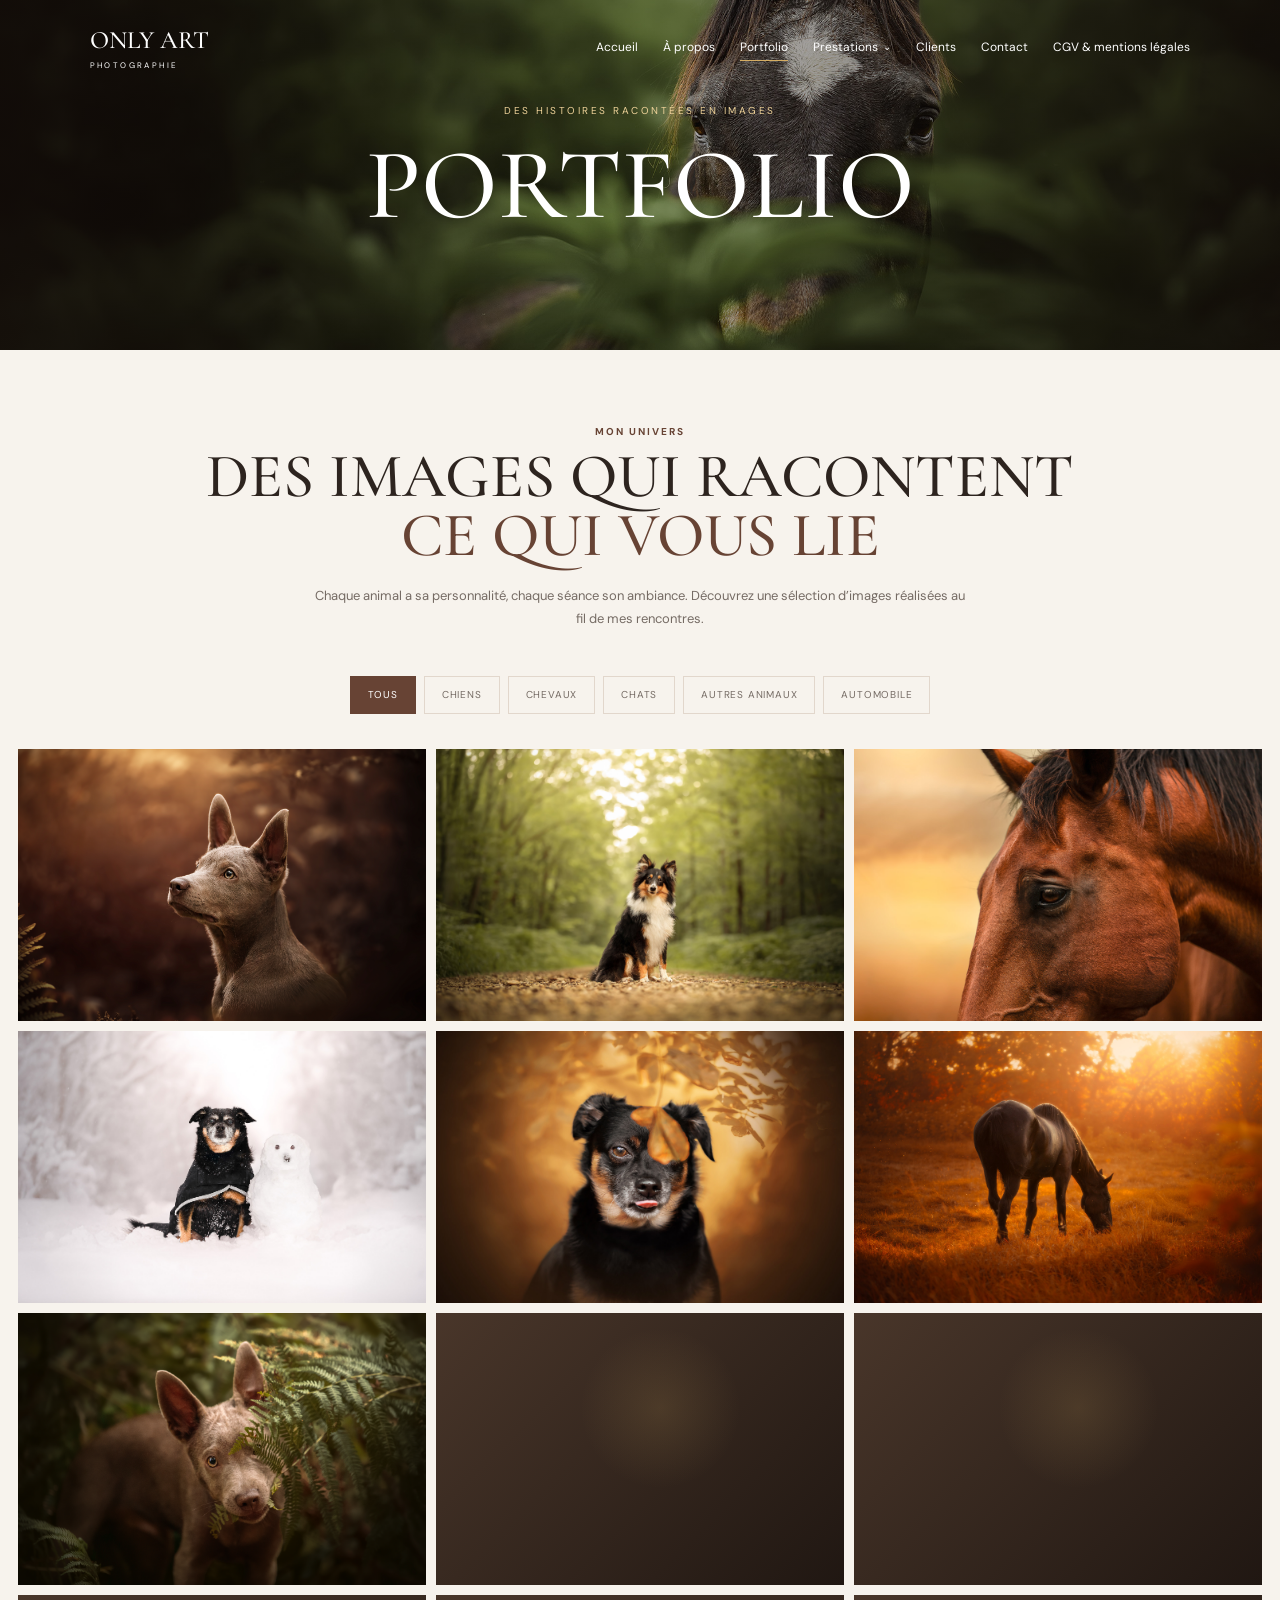
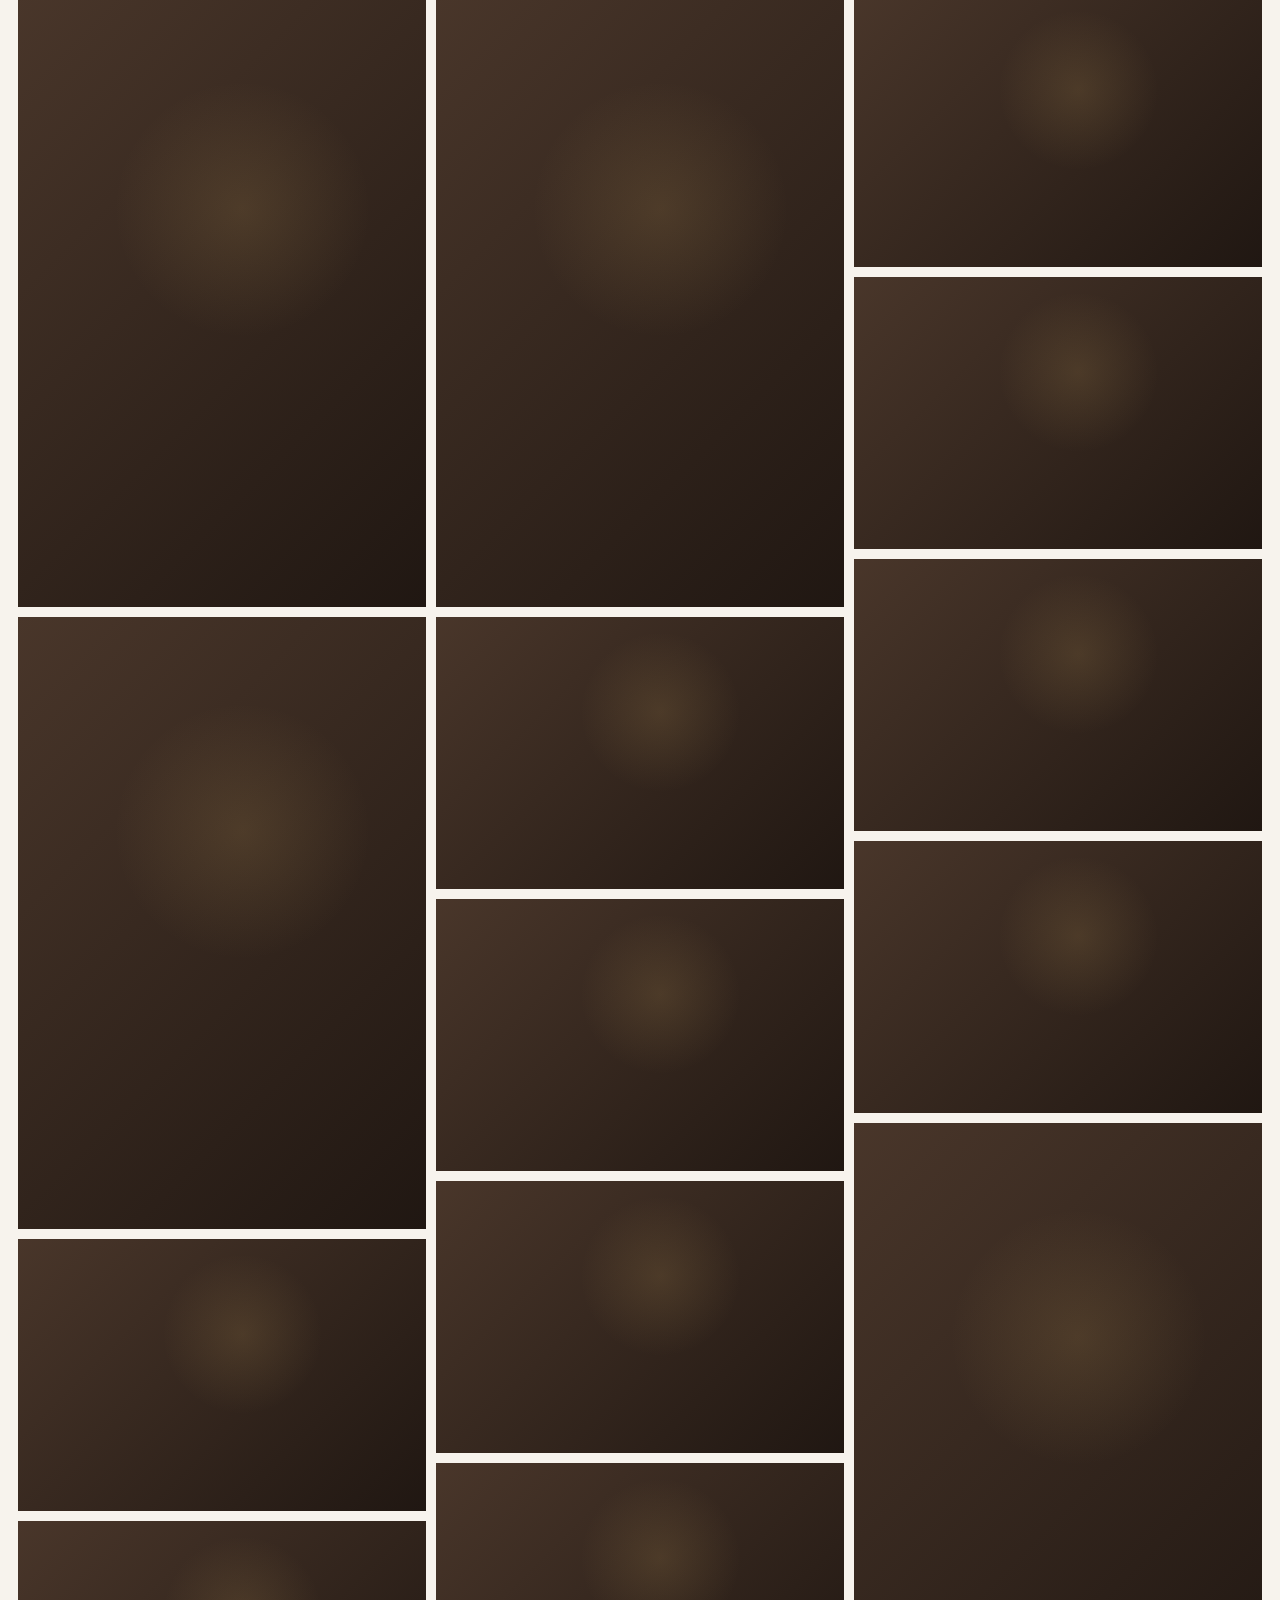
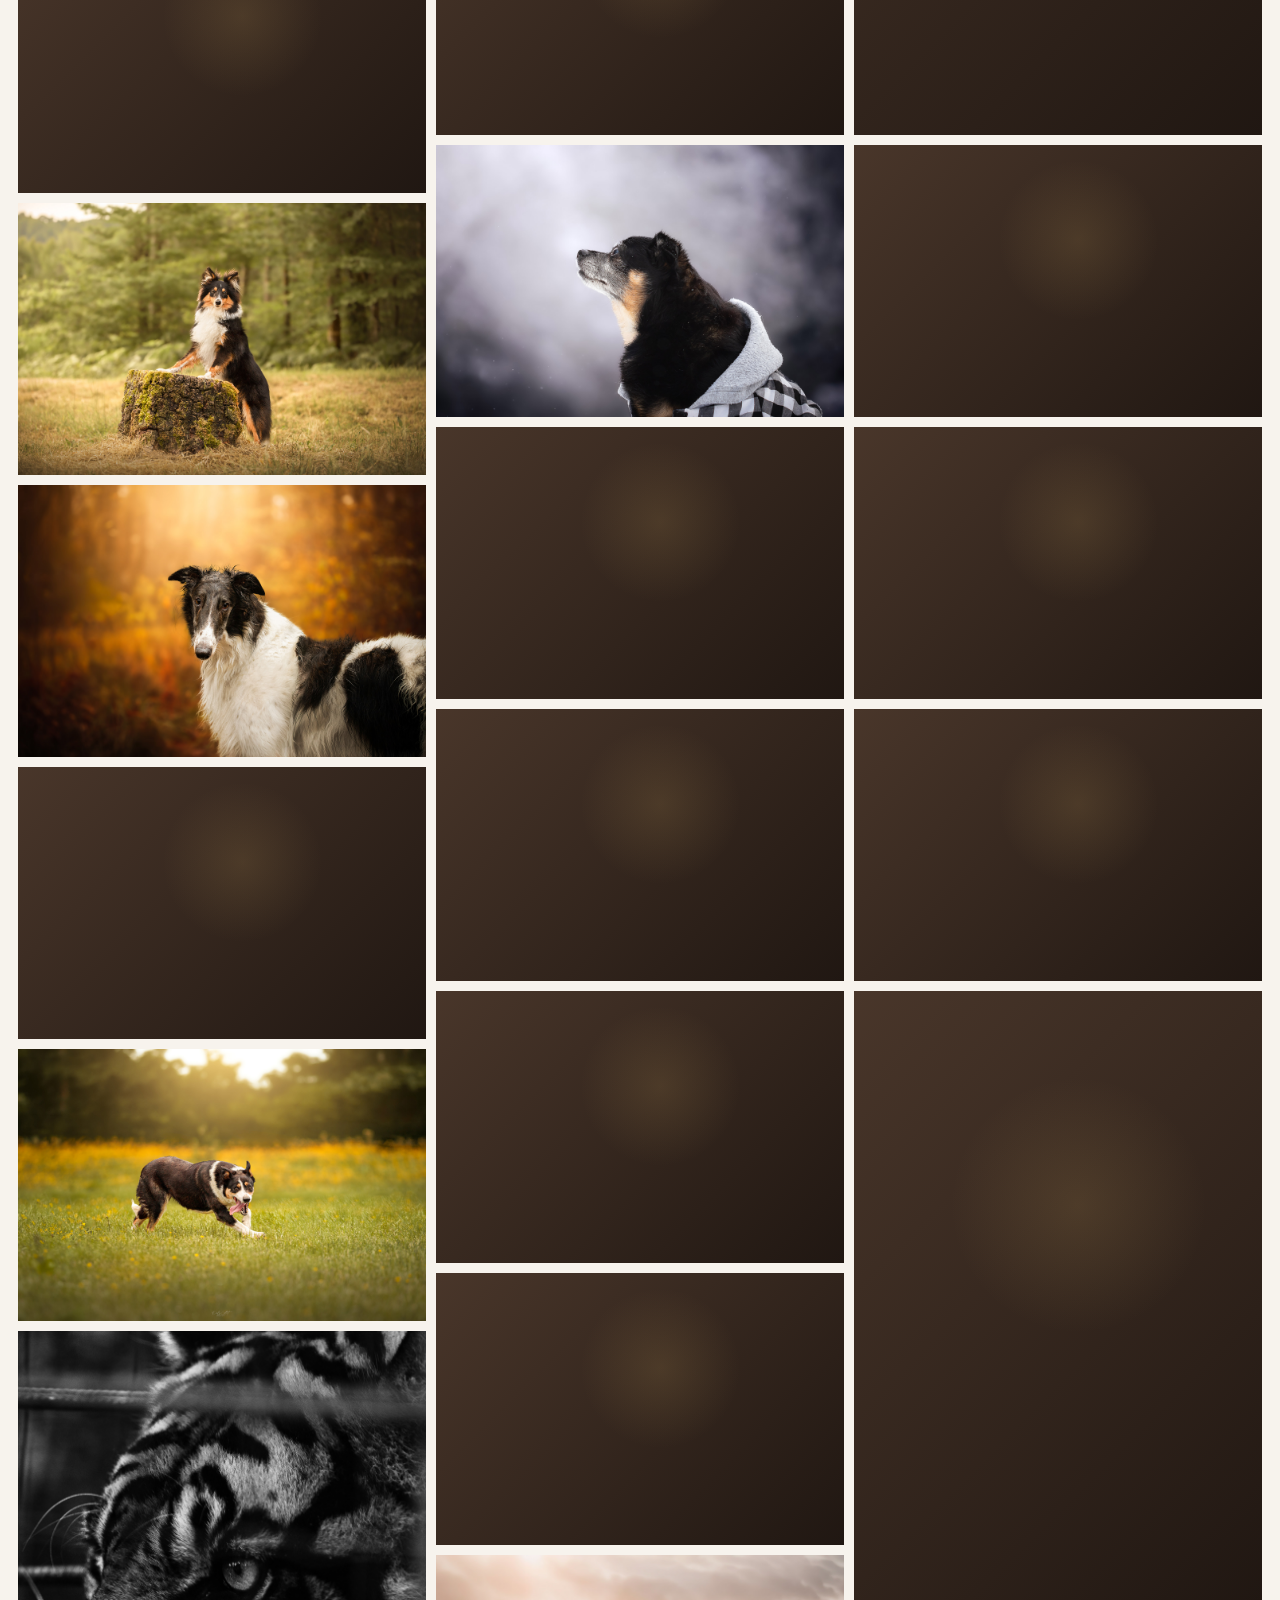
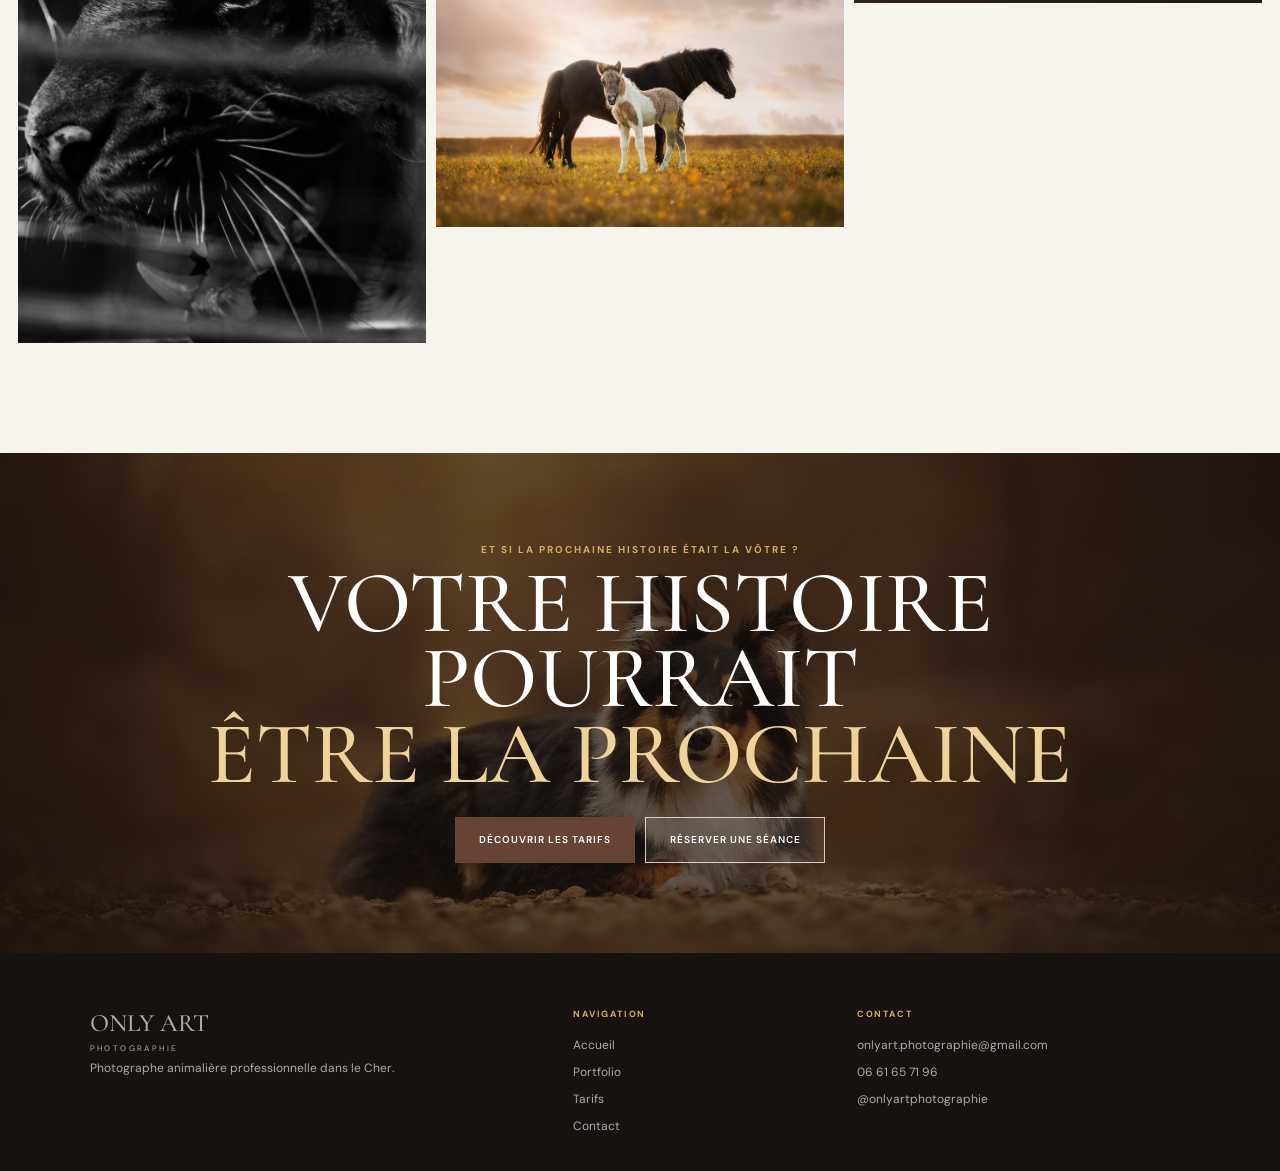
==== commit 724ad6ad: "ajout photos portfolio" ====
--- a/portfolio.html
+++ b/portfolio.html
@@ -107,13 +107,31 @@
 <div class="fake-photo"><img alt="Jeune chien courant dans les feuilles" decoding="async" loading="lazy" src="assets/images/portfolio/portfolio-19.jpg"/></div>
 <figcaption><strong>Chien</strong><span>Mouvement</span></figcaption>
 </figure>
-<figure class="gallery-item" data-category="chiens">
+<figure class="gallery-item portrait" data-category="autres">
 <div class="fake-photo"><img alt="Portrait de chien" decoding="async" loading="lazy" src="assets/images/portfolio/portfolio-20.jpg"/></div>
-<figcaption><strong>Chien</strong><span>Portrait intemporel</span></figcaption>
+<figcaption><strong>autre animal</strong><span>Portrait intemporel</span></figcaption>
 </figure>
 <figure class="gallery-item" data-category="chiens">
 <div class="fake-photo"><img alt="Chien assis en forêt" decoding="async" loading="lazy" src="assets/images/portfolio/portfolio-21.jpg"/></div>
 <figcaption><strong>Chien</strong><span>Nature</span></figcaption>
+</figure>
+<figure class="gallery-item" data-category="chiens">
+  <div class="fake-photo"><img alt="Photographie de chien" decoding="async" loading="lazy" src="assets/images/portfolio/portfolio-22.jpg"></div>
+</figure>
+<figure class="gallery-item" data-category="chiens">
+  <div class="fake-photo"><img alt="Photographie de chien" decoding="async" loading="lazy" src="assets/images/portfolio/portfolio-23.jpg"></div>
+</figure>
+<figure class="gallery-item portrait" data-category="chiens">
+  <div class="fake-photo"><img alt="Photographie de chien" decoding="async" loading="lazy" src="assets/images/portfolio/portfolio-24.jpg"></div>
+</figure>
+<figure class="gallery-item" data-category="chiens">
+  <div class="fake-photo"><img alt="Photographie de chien" decoding="async" loading="lazy" src="assets/images/portfolio/portfolio-25.jpg"></div>
+</figure>
+<figure class="gallery-item" data-category="chiens">
+  <div class="fake-photo"><img alt="Photographie de chien" decoding="async" loading="lazy" src="assets/images/portfolio/portfolio-29.jpg"></div>
+</figure>
+<figure class="gallery-item" data-category="chiens">
+  <div class="fake-photo"><img alt="Photographie de chien" decoding="async" loading="lazy" src="assets/images/portfolio/portfolio-30.jpg"></div>
 </figure>
 <figure class="gallery-item" data-category="chiens">
 <div class="fake-photo"><img alt="Chien allongé en lumière chaude" decoding="async" loading="lazy" src="assets/images/portfolio/portfolio-26.jpg"/></div>
@@ -171,9 +189,9 @@
 <div class="fake-photo"><img alt="Portrait de tigre" decoding="async" loading="lazy" src="assets/images/portfolio/portfolio-autre2.jpg"/></div>
 <figcaption><strong>Autre animal</strong><span>Regard</span></figcaption>
 </figure>
-<figure class="gallery-item portrait" data-category="autres">
-<div class="fake-photo"><img alt="Portrait noir et blanc d’un tigre" decoding="async" loading="lazy" src="assets/images/portfolio/portfolio-autre3.jpg"/></div>
-<figcaption><strong>Autre animal</strong><span>Noir & blanc</span></figcaption>
+<figure class="gallery-item portrait" data-category="chiens">
+<div class="fake-photo"><img alt="Portrait chiot 3 mois et demi" decoding="async" loading="lazy" src="assets/images/portfolio/portfolio-autre3.jpg"/></div>
+<figcaption><strong>Chien</strong><span>Noir & blanc</span></figcaption>
 </figure>
 <figure class="gallery-item" data-category="autres">
 <div class="fake-photo"><img alt="Petit panda roux dans un arbre" decoding="async" loading="lazy" src="assets/images/portfolio/portfolio-autre5.jpg"/></div>
--- a/portfolio.css
+++ b/portfolio.css
@@ -294,36 +294,35 @@
 
 /* GALERIE */
 .gallery {
-  max-width: 1350px;
-  margin: auto;
-
-  display: grid;
-  grid-template-columns: repeat(3, minmax(0, 1fr));
-  grid-auto-rows: 260px;
-
-  gap: 14px;
+    max-width: 1350px;
+    margin: auto;
+    columns: 3;
+    column-gap: 14px;
 }
 
 .gallery-item {
-  position: relative;
-  overflow: hidden;
-  cursor: pointer;
-
-  transition: opacity .3s, transform .35s;
+    position: relative;
+    width: 100%;
+    margin: 0 0 14px;
+    overflow: hidden;
+    cursor: pointer;
+    aspect-ratio: 3 / 2;
+    break-inside: avoid;
+    transition: opacity .3s, transform .35s;
+}
+
+.gallery-item.portrait,
+.gallery-item.tall {
+    aspect-ratio: 2 / 3;
 }
 
 .gallery-item.hidden {
-  display: none;
-}
-
-.gallery-item.tall {
-  grid-row: span 2;
+    display: none !important;
 }
 
 .gallery-item.wide {
-  grid-column: span 2;
-}
-
+    aspect-ratio: 3 / 2;
+}
 .gallery-item .fake-photo {
   position: absolute;
   inset: 0;
@@ -1070,7 +1069,7 @@
 
 /* Galerie finale : grands formats et respect des orientations */
 .gallery{
-  display:columns!important;
+  display:block!important;
   columns:3;
   column-gap:10px;
   max-width:none!important;
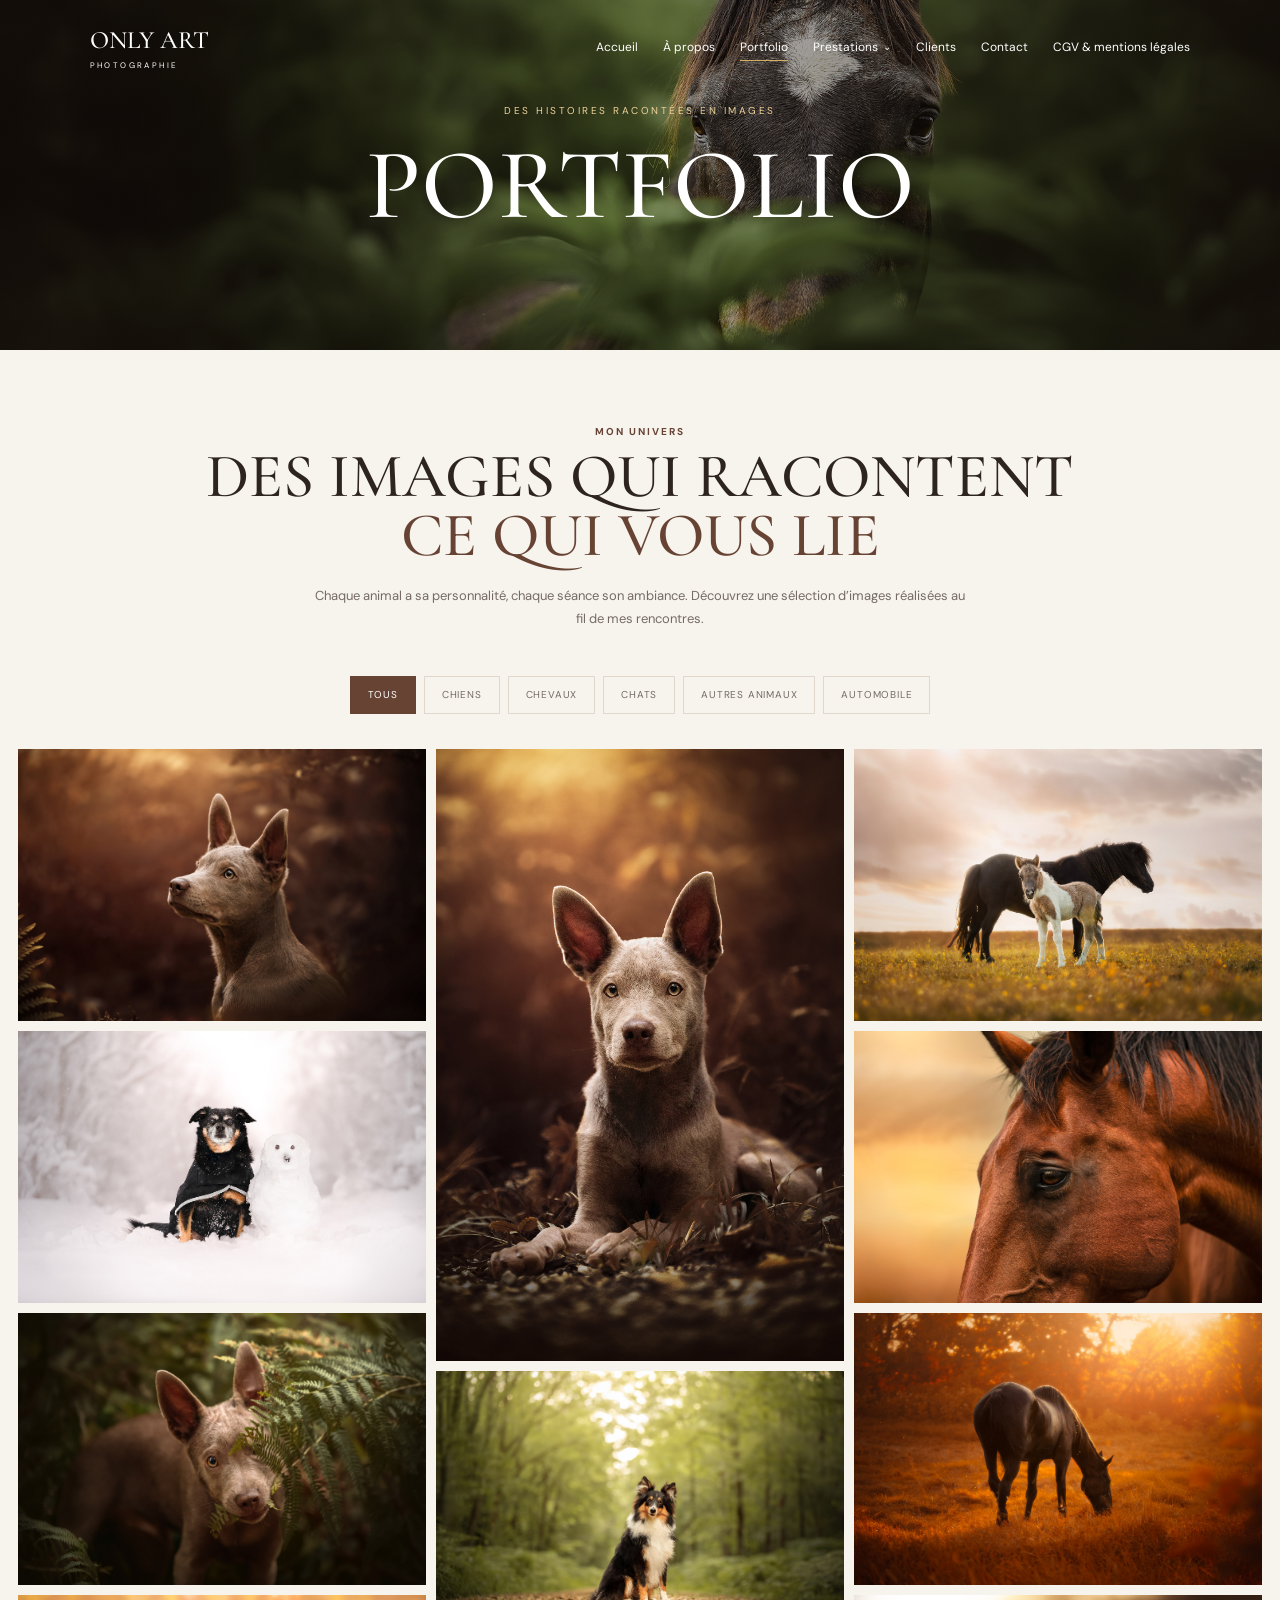
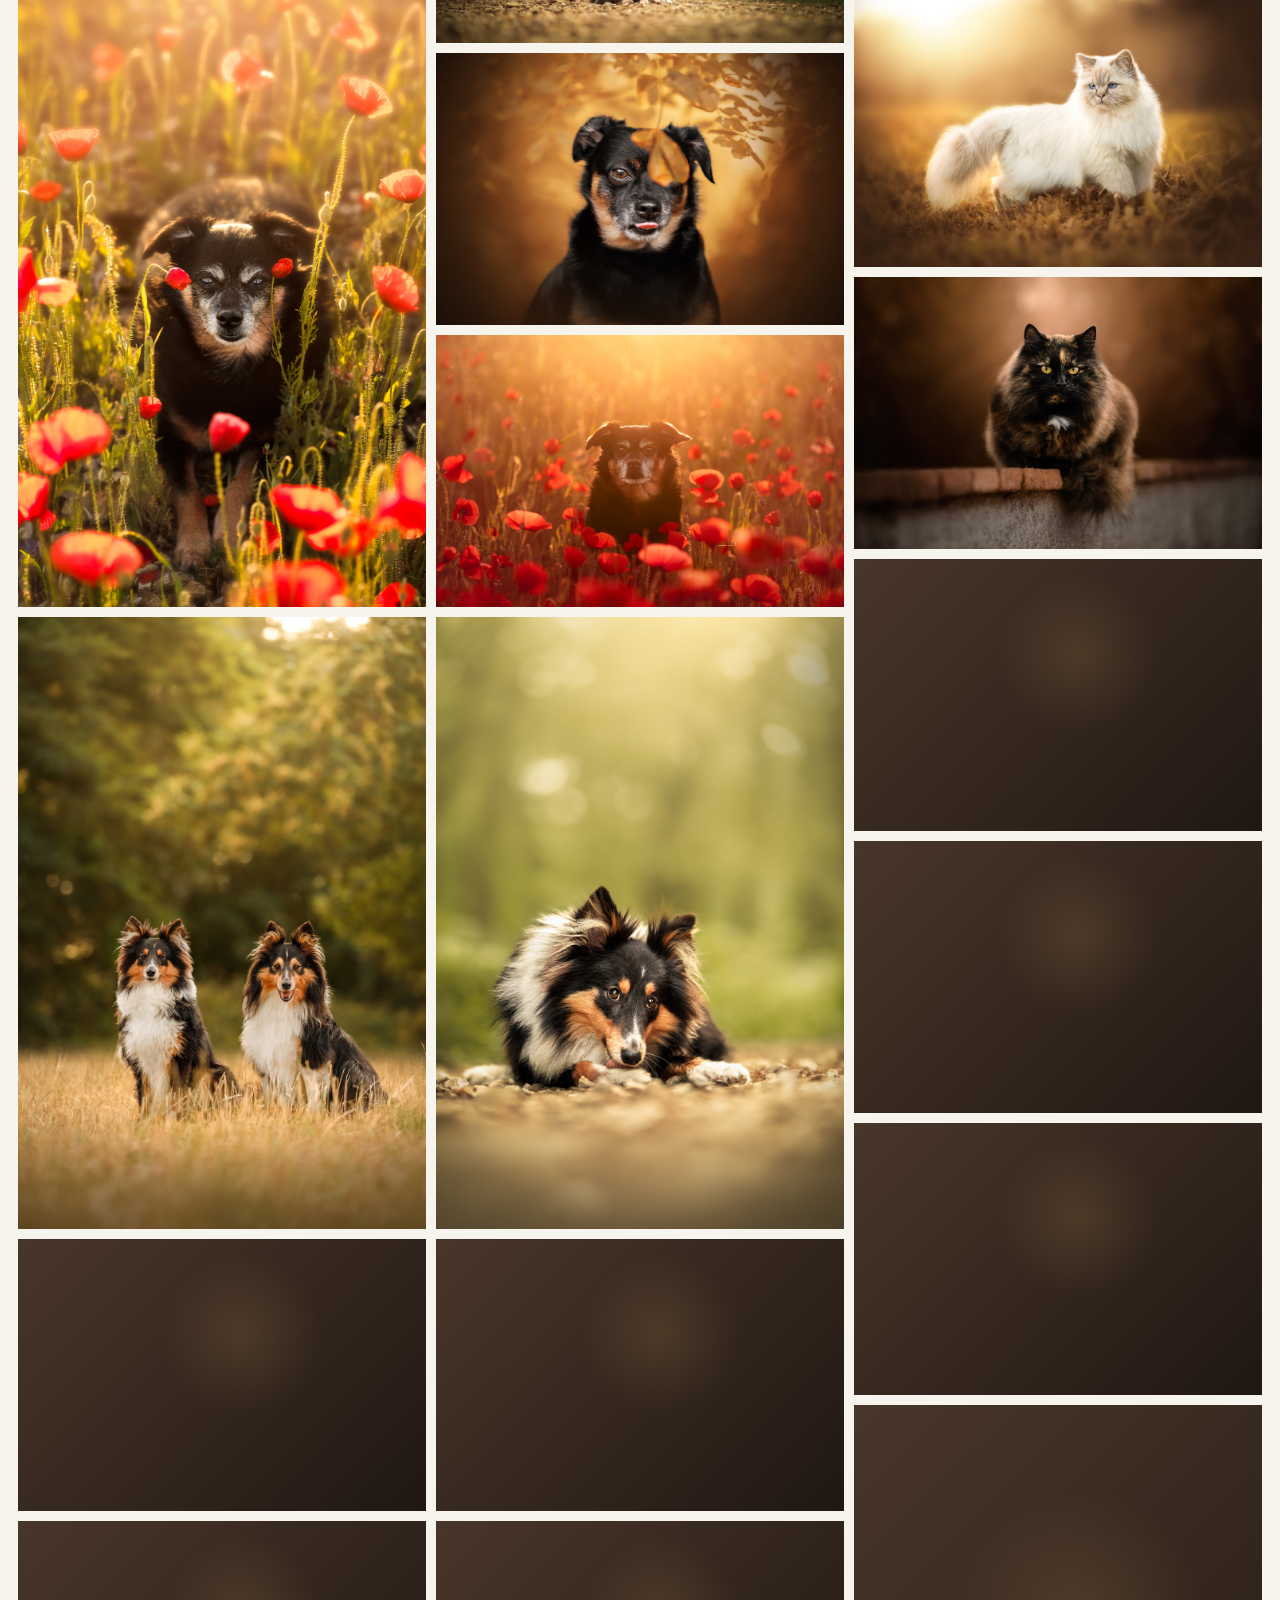
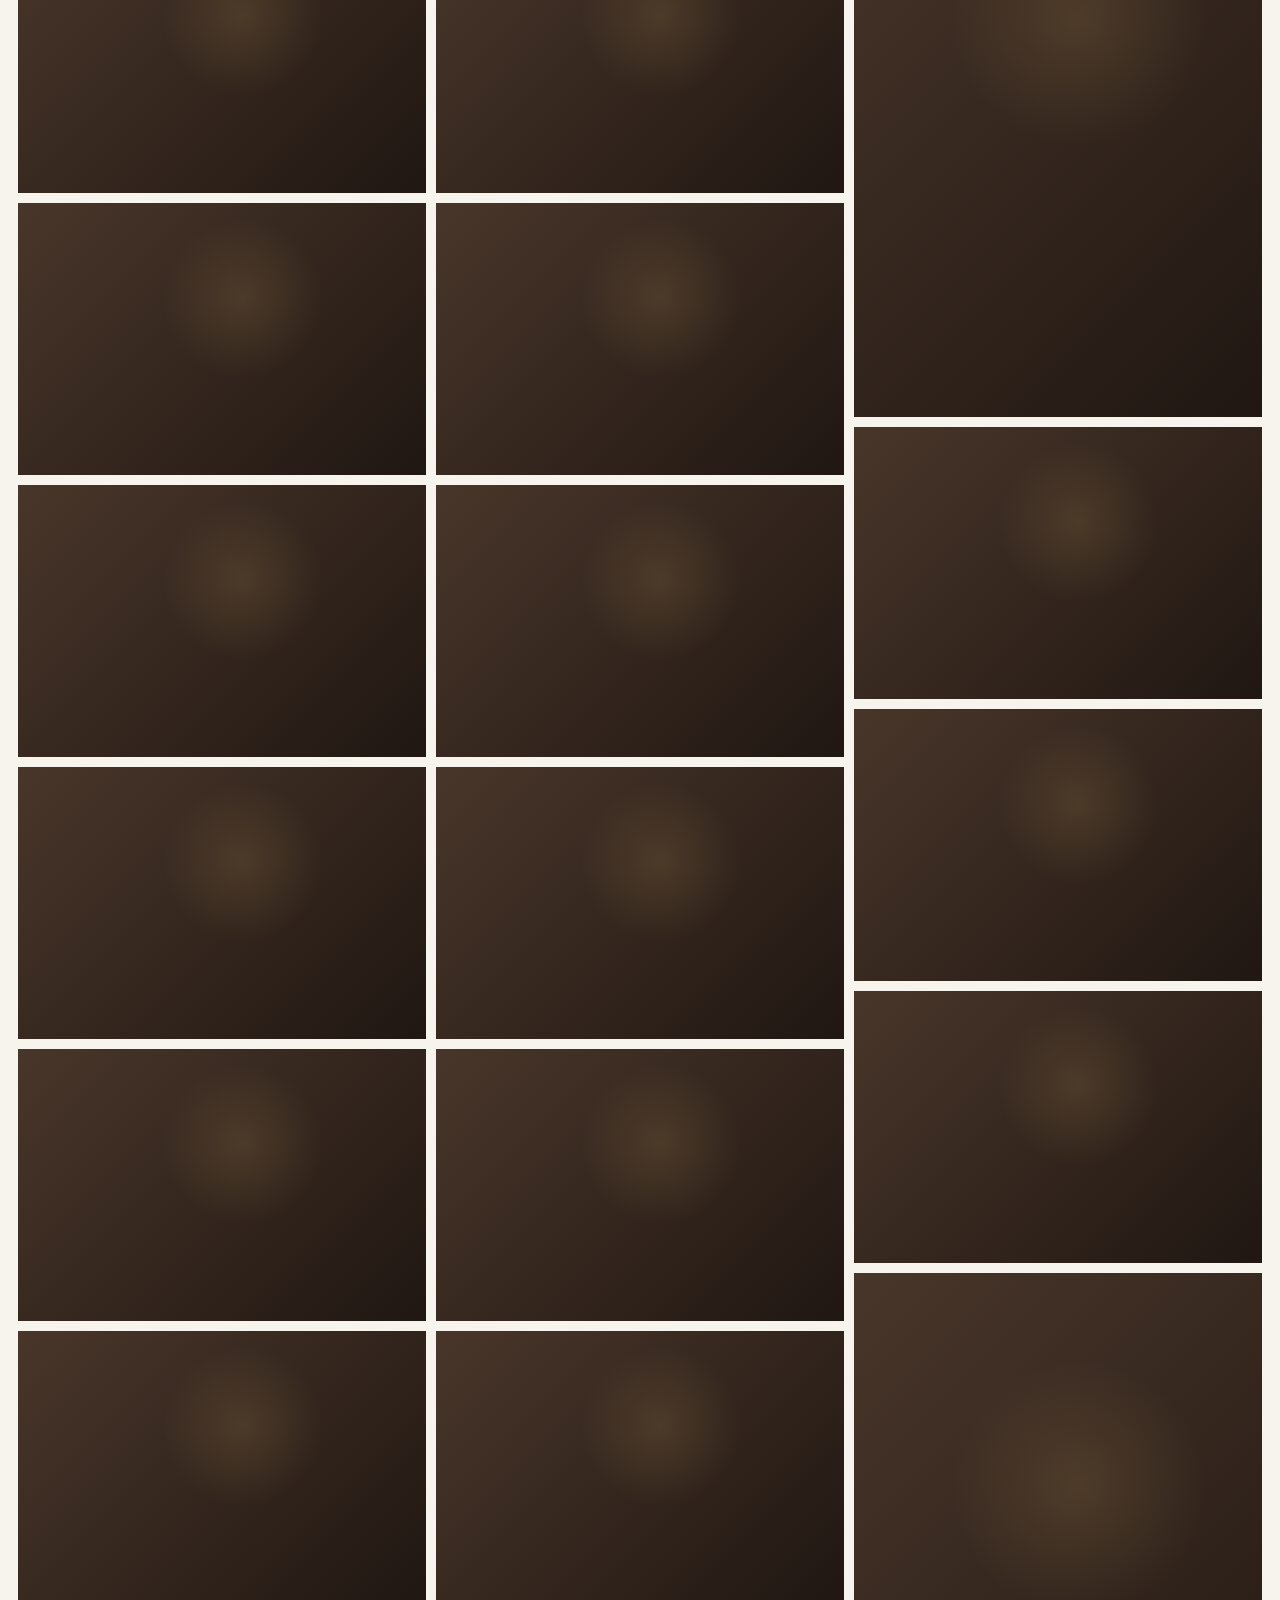
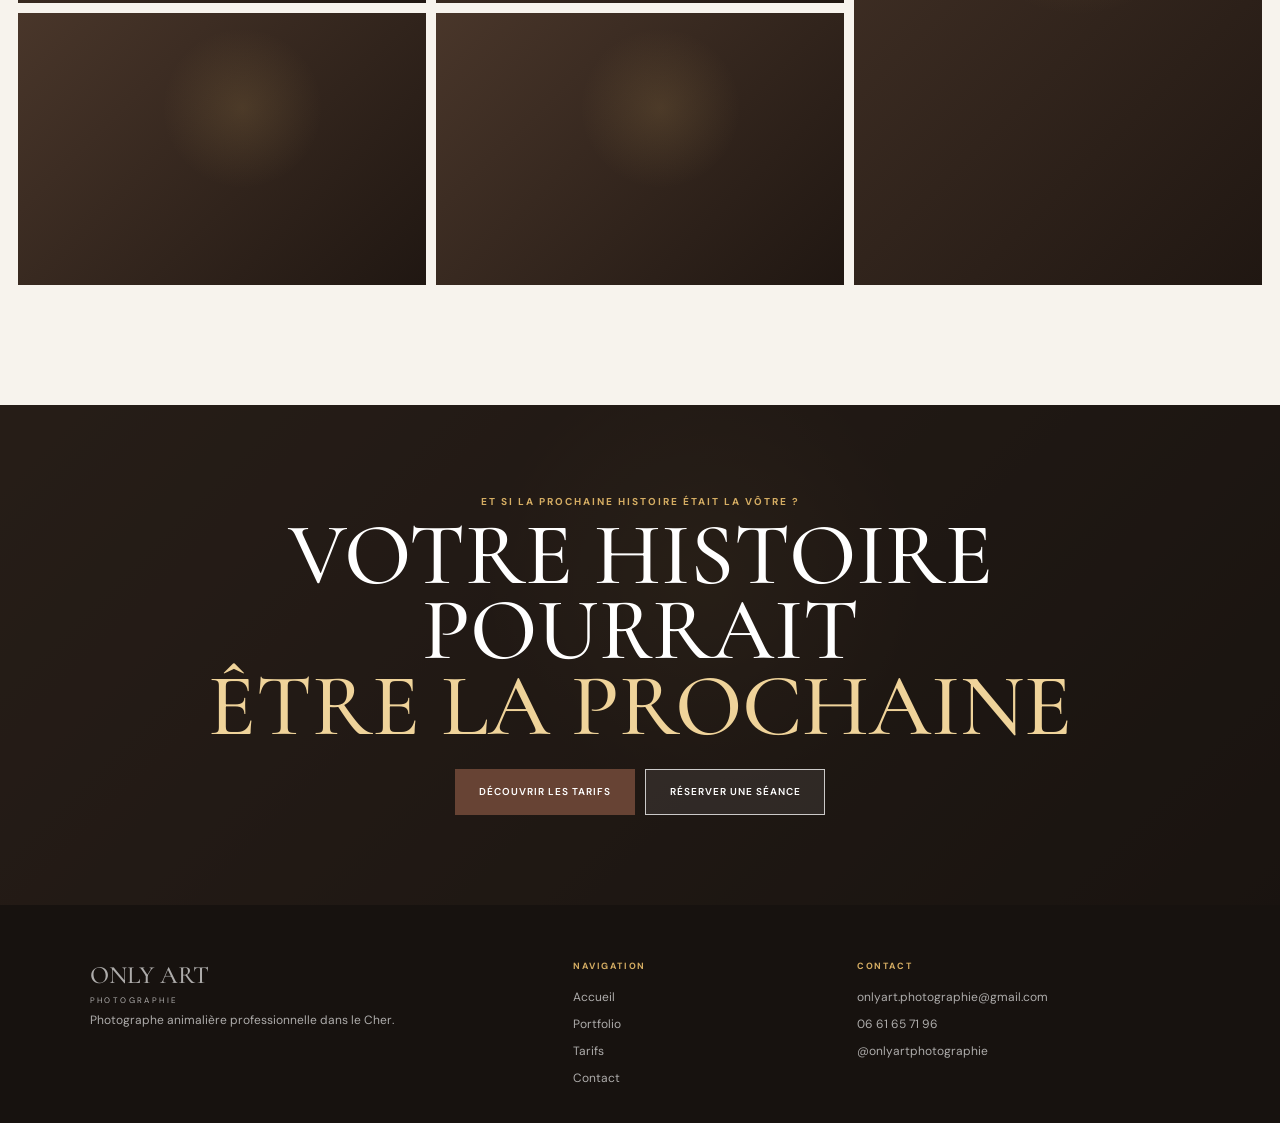
==== commit ab465a47: "mise a jour portfolio" ====
--- a/portfolio.html
+++ b/portfolio.html
@@ -64,15 +64,15 @@
 </div>
 <div class="gallery">
 <figure class="gallery-item" data-category="chiens">
-<div class="fake-photo"><img alt="Chien dans la neige" decoding="async" loading="lazy" src="assets/images/portfolio/portfolio-1.jpg"/></div>
-<figcaption><strong>Chien</strong><span>Portrait en extérieur</span></figcaption>
-</figure>
-<figure class="gallery-item" data-category="chiens">
-<div class="fake-photo"><img alt="Chien en mouvement dans un champ" decoding="async" loading="lazy" src="assets/images/portfolio/portfolio-2.jpg"/></div>
-<figcaption><strong>Chien</strong><span>En mouvement</span></figcaption>
-</figure>
-<figure class="gallery-item" data-category="chiens">
-<div class="fake-photo"><img alt="Chien dans les coquelicots" decoding="async" loading="lazy" src="assets/images/portfolio/portfolio-3.jpg"/></div>
+<div class="fake-photo"><img alt="Chien dans la foret en automne" decoding="async" loading="lazy" src="assets/images/portfolio/portfolio-1v2.jpg"/></div>
+<figcaption><strong>Chien</strong><span>Portrait en extérieur automnal</span></figcaption>
+</figure>
+<figure class="gallery-item" data-category="chiens">
+<div class="fake-photo"><img alt="Chien dans la neige" decoding="async" loading="lazy" src="assets/images/portfolio/portfolio-2.jpg"/></div>
+<figcaption><strong>Chien</strong><span>neige</span></figcaption>
+</figure>
+<figure class="gallery-item" data-category="chiens">
+<div class="fake-photo"><img alt="Chiot avec une fougère" decoding="async" loading="lazy" src="assets/images/portfolio/portfolio-3v3.jpg"/></div>
 <figcaption><strong>Chien</strong><span>Lumière naturelle</span></figcaption>
 </figure>
 <figure class="gallery-item portrait" data-category="chiens">
@@ -88,8 +88,17 @@
 <figcaption><strong>Chien</strong><span>Portrait fleuri</span></figcaption>
 </figure>
 <figure class="gallery-item" data-category="chiens">
-<div class="fake-photo"><img alt="Chien en lumière d’automne" decoding="async" loading="lazy" src="assets/images/portfolio/portfolio-9.jpg"/></div>
+<div class="fake-photo"><img alt="Chien en lumière d’automne" decoding="async" loading="lazy" src="assets/images/portfolio/portfolio-9v2.jpg"/></div>
 <figcaption><strong>Chien</strong><span>Lumière d’automne</span></figcaption>
+</figure>
+<figure class="gallery-item" data-category="chiens">
+  <div class="fake-photo">
+    <img alt="Photographie de chien" decoding="async" loading="lazy" src="assets/images/portfolio/portfolio-9-bis.jpg">
+  </div>
+</figure>
+<figure class="gallery-item" data-category="chevaux">
+<div class="fake-photo"><img alt="Portrait de cheval" decoding="async" loading="lazy" src="assets/images/portfolio/portfolio-11.jpg"/></div>
+<figcaption><strong>Cheval</strong><span>Détails</span></figcaption>
 </figure>
 <figure class="gallery-item" data-category="chiens">
 <div class="fake-photo"><img alt="Chien assis en forêt" decoding="async" loading="lazy" src="assets/images/portfolio/portfolio-14.jpg"/></div>
@@ -108,7 +117,7 @@
 <figcaption><strong>Chien</strong><span>Mouvement</span></figcaption>
 </figure>
 <figure class="gallery-item portrait" data-category="autres">
-<div class="fake-photo"><img alt="Portrait de chien" decoding="async" loading="lazy" src="assets/images/portfolio/portfolio-20.jpg"/></div>
+<div class="fake-photo"><img alt="Portrait de chiot 3 mois et demi" decoding="async" loading="lazy" src="assets/images/portfolio/portfolio-20v2-1.jpg"/></div>
 <figcaption><strong>autre animal</strong><span>Portrait intemporel</span></figcaption>
 </figure>
 <figure class="gallery-item" data-category="chiens">
@@ -116,19 +125,19 @@
 <figcaption><strong>Chien</strong><span>Nature</span></figcaption>
 </figure>
 <figure class="gallery-item" data-category="chiens">
-  <div class="fake-photo"><img alt="Photographie de chien" decoding="async" loading="lazy" src="assets/images/portfolio/portfolio-22.jpg"></div>
-</figure>
-<figure class="gallery-item" data-category="chiens">
-  <div class="fake-photo"><img alt="Photographie de chien" decoding="async" loading="lazy" src="assets/images/portfolio/portfolio-23.jpg"></div>
-</figure>
-<figure class="gallery-item portrait" data-category="chiens">
-  <div class="fake-photo"><img alt="Photographie de chien" decoding="async" loading="lazy" src="assets/images/portfolio/portfolio-24.jpg"></div>
-</figure>
-<figure class="gallery-item" data-category="chiens">
-  <div class="fake-photo"><img alt="Photographie de chien" decoding="async" loading="lazy" src="assets/images/portfolio/portfolio-25.jpg"></div>
-</figure>
-<figure class="gallery-item" data-category="chiens">
-  <div class="fake-photo"><img alt="Photographie de chien" decoding="async" loading="lazy" src="assets/images/portfolio/portfolio-29.jpg"></div>
+  <div class="fake-photo"><img alt="Photographie de chien" decoding="async" loading="lazy" src="assets/images/portfolio/portfolio-22v2.jpg"></div>
+</figure>
+<figure class="gallery-item" data-category="chiens">
+  <div class="fake-photo"><img alt="Photographie de chien" decoding="async" loading="lazy" src="assets/images/portfolio/portfolio-23v2.jpg"></div>
+</figure>
+<figure class="gallery-item portrait" data-category="chiens">
+  <div class="fake-photo"><img alt="Photographie de chien" decoding="async" loading="lazy" src="assets/images/portfolio/portfolio-24v2.jpg"></div>
+</figure>
+<figure class="gallery-item" data-category="chiens">
+  <div class="fake-photo"><img alt="Photographie de chien" decoding="async" loading="lazy" src="assets/images/portfolio/portfolio-25v2.jpg"></div>
+</figure>
+<figure class="gallery-item" data-category="chiens">
+  <div class="fake-photo"><img alt="Photographie de chien" decoding="async" loading="lazy" src="assets/images/portfolio/portfolio-29v2.jpg"></div>
 </figure>
 <figure class="gallery-item" data-category="chiens">
   <div class="fake-photo"><img alt="Photographie de chien" decoding="async" loading="lazy" src="assets/images/portfolio/portfolio-30.jpg"></div>
@@ -153,10 +162,7 @@
 <div class="fake-photo"><img alt="Chevaux au pré" decoding="async" loading="lazy" src="assets/images/portfolio/portfolio-10.jpg"/></div>
 <figcaption><strong>Cheval</strong><span>Complicité</span></figcaption>
 </figure>
-<figure class="gallery-item" data-category="chevaux">
-<div class="fake-photo"><img alt="Portrait de cheval" decoding="async" loading="lazy" src="assets/images/portfolio/portfolio-11.jpg"/></div>
-<figcaption><strong>Cheval</strong><span>Détails</span></figcaption>
-</figure>
+
 <figure class="gallery-item" data-category="chevaux">
 <div class="fake-photo"><img alt="Duo de chevaux au coucher du soleil" decoding="async" loading="lazy" src="assets/images/portfolio/portfolio-13.jpg"/></div>
 <figcaption><strong>Cheval</strong><span>Lumière du soir</span></figcaption>
@@ -190,8 +196,8 @@
 <figcaption><strong>Autre animal</strong><span>Regard</span></figcaption>
 </figure>
 <figure class="gallery-item portrait" data-category="chiens">
-<div class="fake-photo"><img alt="Portrait chiot 3 mois et demi" decoding="async" loading="lazy" src="assets/images/portfolio/portfolio-autre3.jpg"/></div>
-<figcaption><strong>Chien</strong><span>Noir & blanc</span></figcaption>
+<div class="fake-photo"><img alt="Portrait de tigre en noir et blanc" decoding="async" loading="lazy" src="assets/images/portfolio/portfolio-autre3v3.jpg"/></div>
+<figcaption><strong>Chien</strong><span>noir et blanc</span></figcaption>
 </figure>
 <figure class="gallery-item" data-category="autres">
 <div class="fake-photo"><img alt="Petit panda roux dans un arbre" decoding="async" loading="lazy" src="assets/images/portfolio/portfolio-autre5.jpg"/></div>
